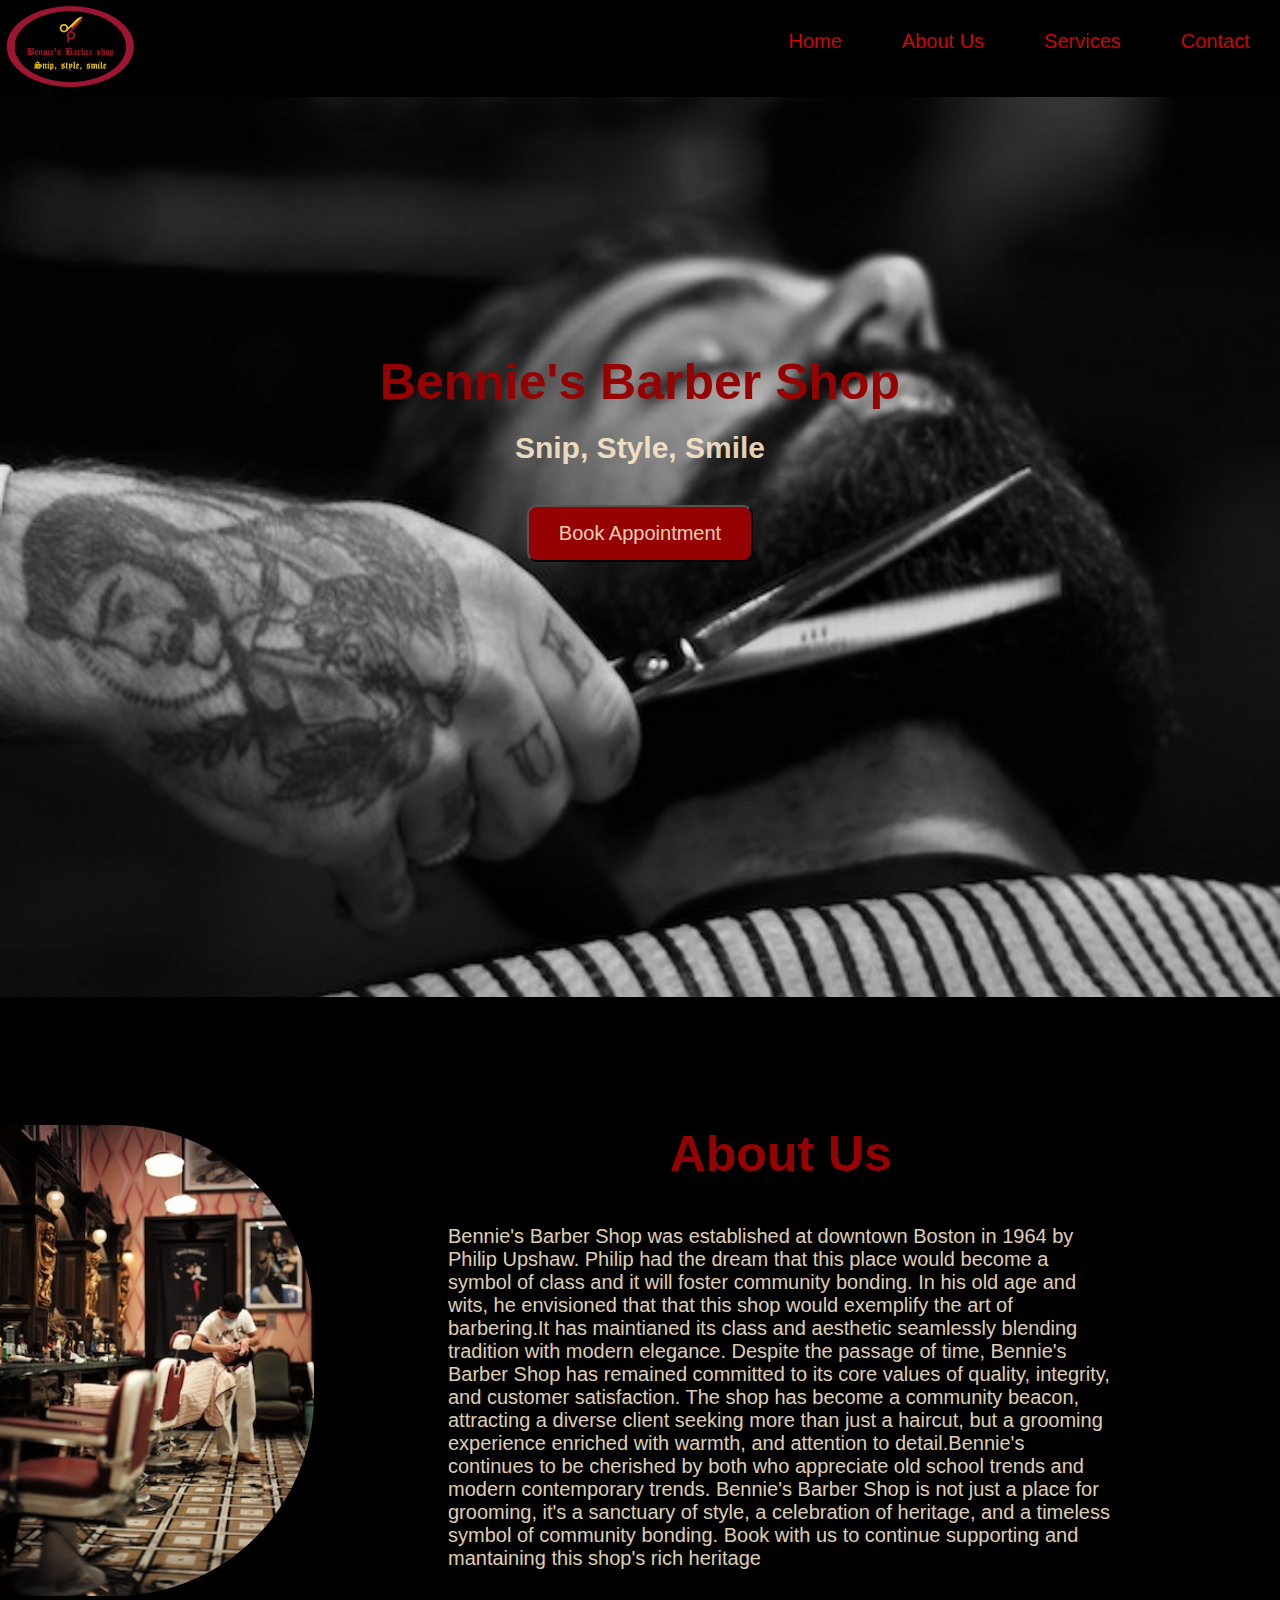
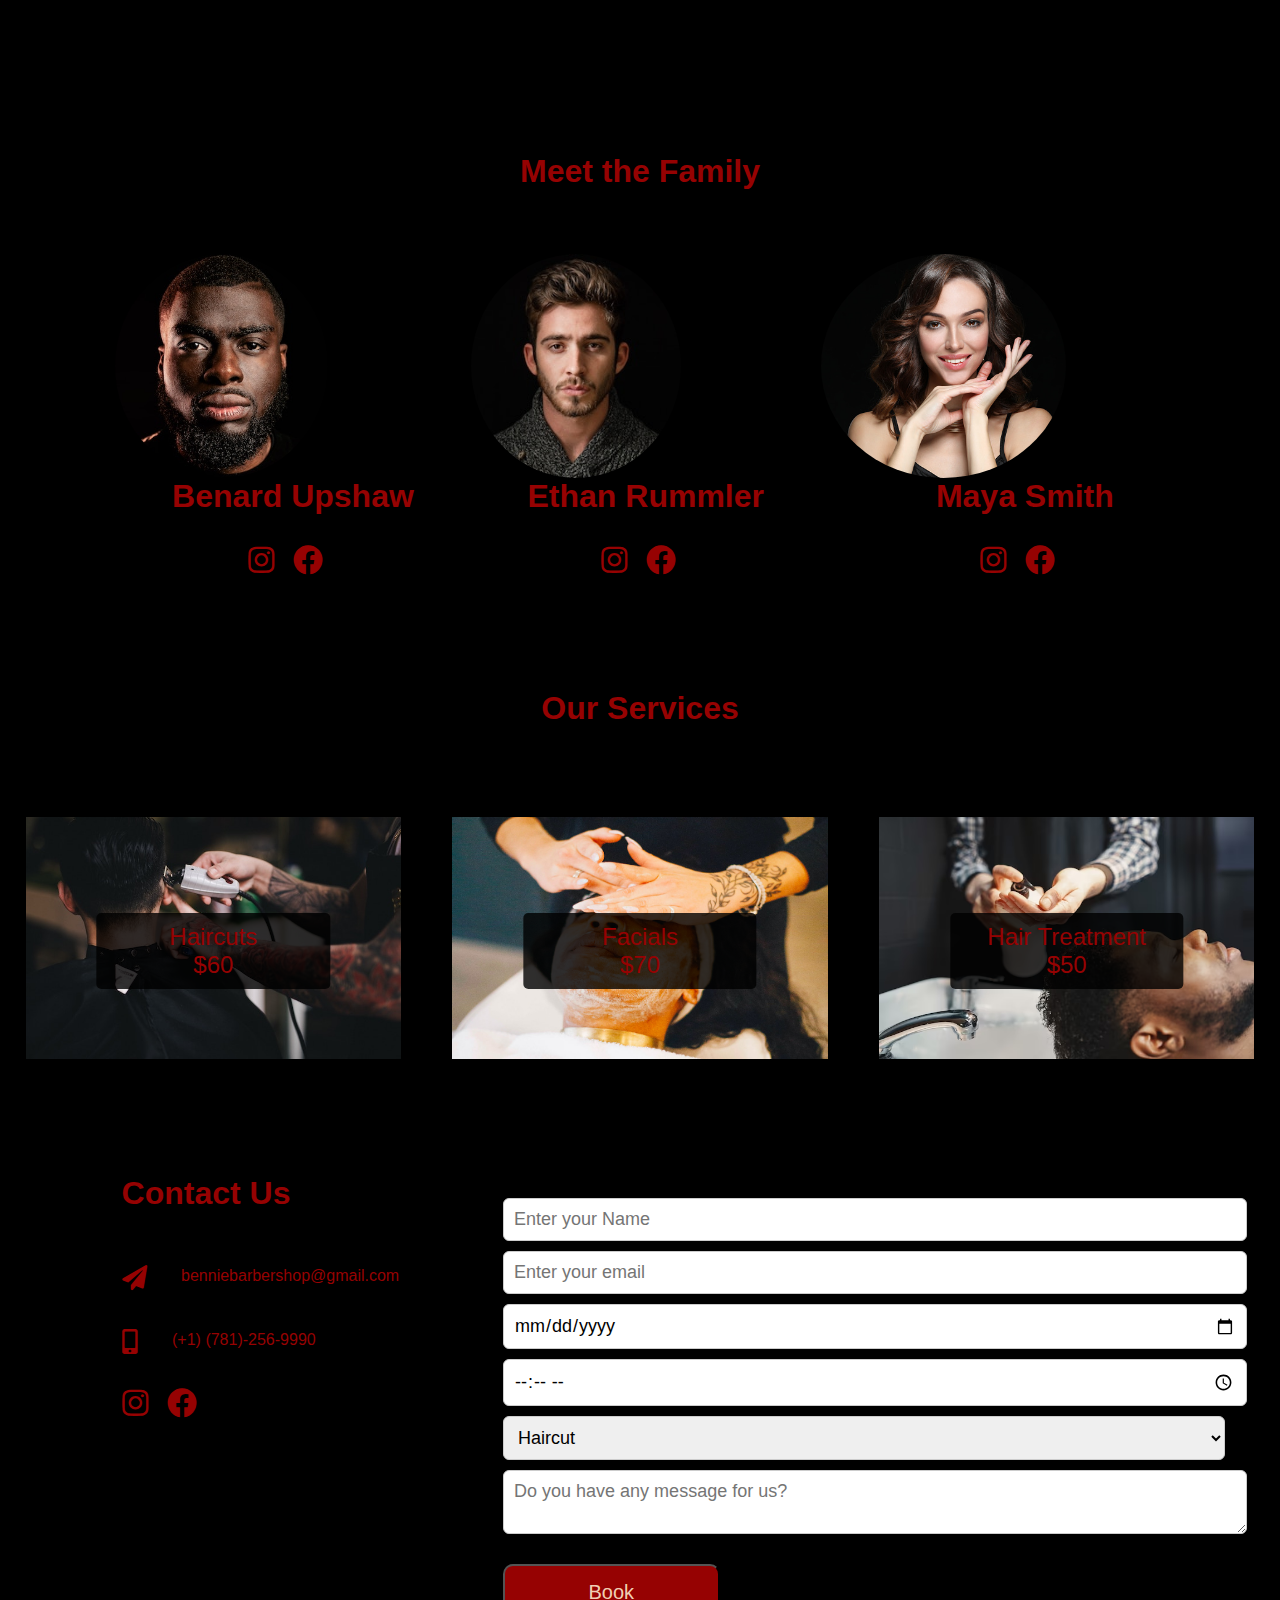
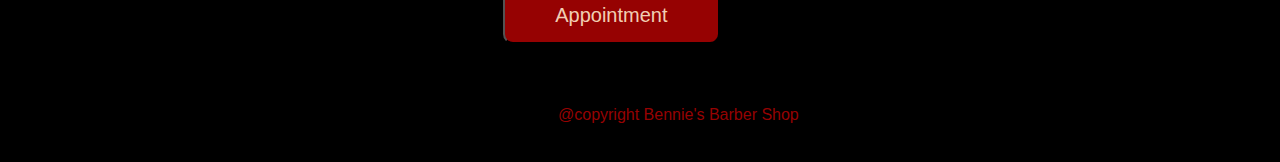
==== index.html @ d46db15a "initial-commit" ====
<!DOCTYPE html>
<html lang="en">
    <head>
        <meta charset="UTF-8" />
        <meta name="viewport" content="width=device-width, initial-scale=1.0" />
        <title>Bennie's Barber Shop</title>

        <!------------style for the rest of the pages-------------->
        <link rel="stylesheet" href="style.css" />

        <!----------styling for list items------------------->
        <style>
            /*style for menu items i.e top right titles */
            nav ul {
                display: flex; /* put in a line*/
                list-style: none;
                position: absolute;
                top: 0;
                right: 0;
            }

            nav ul li {
                padding: 30px;
            }

            nav ul li a {
                text-decoration: none;
                color: rgb(216, 3, 3);
                position: relative;
                font-size: 20px;
            }

            nav ul li a::after {
                content: '';
                width: 0; /*width initially 0*/
                height: 3px;
                background: blanchedalmond; /*underline color*/
                position: absolute;
                left: 0;
                bottom: -6px;
                transition: 0.5s;
            }

            nav ul li a:hover::after {
                width: 100%; /*expand width to 100% after hover efffect*/
            }
        </style>

        <!-----font-awesome-icons-->
        <link
            rel="stylesheet"
            href="https://cdnjs.cloudflare.com/ajax/libs/font-awesome/5.15.3/css/all.min.css"
            integrity="sha384-XX..."
            crossorigin="anonymous"
        />
    </head>
    <body>
        <!--------------------------Header------------------------------->
        <div class="head" id="header">
            <a href="#home">
                <img class="logo" src="Images/logo2.jpg" alt="logo-image" />
            </a>
            <nav>
                <ul id="menu-tems" class="menu">
                    <li><a href="#home">Home</a></li>
                    <li><a href="#about">About Us</a></li>
                    <li><a href="#service">Services</a></li>
                    <li><a href="#contact">Contact</a></li>
                </ul>
            </nav>
        </div>

        <!------------------------Home-------------------------------->

        <div id="home">
            <div class="home-text">
                <p>Bennie's Barber Shop</p>
                <h1>Snip, Style, Smile</h1>
                <div>
                    <a href="#contact"
                        ><button type="submit" class="btn">
                            Book Appointment
                        </button></a
                    >
                </div>
            </div>
        </div>

        <!-----------------------------About---------------------------->

        <div id="about">
            <div class="about-container">
                <div class="about-img">
                    <img src="Images/about.jpg" alt="Bennie-shop-image" />
                </div>
                <div class="about-us">
                    <h1 class="about-sub-title">About Us</h1>
                    <p>
                        Bennie's Barber Shop was established at downtown Boston
                        in 1964 by Philip Upshaw. Philip had the dream that this
                        place would become a symbol of class and it will foster
                        community bonding. In his old age and wits, he
                        envisioned that that this shop would exemplify the art
                        of barbering.It has maintianed its class and aesthetic
                        seamlessly blending tradition with modern elegance.
                        Despite the passage of time, Bennie's Barber Shop has
                        remained committed to its core values of quality,
                        integrity, and customer satisfaction. The shop has
                        become a community beacon, attracting a diverse client
                        seeking more than just a haircut, but a grooming
                        experience enriched with warmth, and attention to
                        detail.Bennie's continues to be cherished by both who
                        appreciate old school trends and modern contemporary
                        trends. Bennie's Barber Shop is not just a place for
                        grooming, it's a sanctuary of style, a celebration of
                        heritage, and a timeless symbol of community bonding.
                        Book with us to continue supporting and mantaining this
                        shop's rich heritage
                    </p>
                </div>

                <!------------------------the team ---------------------->
                <div class="team-title">
                    <h1>Meet the Family</h1>
                </div>
                <div class="team">
                    <div class="barber">
                        <img src="Images/barber2.jpg" alt="barber1-image" />
                        <h1>Benard Upshaw</h1>
                        <div class="social-icons">
                            <a href="#"><i class="fab fa-instagram"></i> </a>
                            <a href="#"><i class="fab fa-facebook"></i> </a>
                        </div>
                    </div>
                    <div class="barber">
                        <img src="Images/barber6.jpg" alt="barber1-image" />
                        <h1>Ethan Rummler</h1>
                        <div class="social-icons">
                            <a href="#"><i class="fab fa-instagram"></i> </a>
                            <a href="#"><i class="fab fa-facebook"></i> </a>
                        </div>
                    </div>
                    <div class="barber">
                        <img src="Images/barber4.jpg" alt="barber1-image" />
                        <h1>Maya Smith</h1>
                        <div class="social-icons">
                            <a href="#"><i class="fab fa-instagram"></i> </a>
                            <a href="#"><i class="fab fa-facebook"></i> </a>
                        </div>
                    </div>
                </div>
            </div>
        </div>

        <!-------------------------------Services--------------------->

        <div id="service">
            <div class="service-title">
                <h1>Our Services</h1>
            </div>
            <div class="image-box">
                <div class="s-image">
                    <a href="#contact">
                        <img
                            src="Images/haircut.jpg"
                            alt="man-getting-hair-cut"
                        />
                    </a>
                    <div class="service-text">
                        Haircuts <br />
                        $60
                    </div>
                </div>
                <div class="s-image">
                    <a href="#contact"
                        ><img
                            src="Images/facial2.jpg"
                            alt="man-getting-hair-cut"
                    /></a>
                    <div class="service-text">
                        Facials <br />
                        $70
                    </div>
                </div>
                <div class="s-image">
                    <a href="#contact">
                        <img
                            src="Images/hair-treat.jpg"
                            alt="man-getting-hair-cut"
                        />
                    </a>
                    <div class="service-text">
                        Hair Treatment <br />
                        $50
                    </div>
                </div>
            </div>
        </div>

        <!--------------------------------contact------------------------>

        <div id="contact">
            <div class="contact-box">
                <div class="contact-left">
                    <div class="contact-details">
                        <div class="contact-title">
                            <h1>Contact Us</h1>
                        </div>
                        <div class="contact-info">
                            <p>
                                <a
                                    href="malto:jondoe@gmail.com"
                                    class="contact-icons"
                                    ><i class="fas fa-paper-plane"></i
                                ></a>
                                benniebarbershop@gmail.com
                            </p>
                            <p>
                                <a href="tel:+17812569990" class="contact-icons"
                                    ><i class="fas fa-mobile-alt"></i
                                ></a>
                                (+1) (781)-256-9990
                            </p>
                        </div>
                        <div class="social-icons">
                            <a href="#"><i class="fab fa-instagram"></i></a>
                            <a href="#"><i class="fab fa-facebook"></i> </a>
                        </div>
                    </div>
                </div>
                <div class="contact-right">
                    <form action="/submit" method="POST">
                        <input
                            type="text"
                            name="Name"
                            id="name"
                            placeholder="Enter your Name"
                            required
                        />
                        <input
                            type="email"
                            name="Email"
                            id="email"
                            placeholder="Enter your email"
                            required
                        />
                        <input type="date" name="Date" id="date" required />
                        <input type="time" name="Time" id="time" required />
                        <select name="Service" id="service">
                            <option value="service-1">Haircut</option>
                            <option value="service-2">Hair-treatment</option>
                            <option value="service-3">Facial</option>
                        </select>
                        <textarea
                            name="Message"
                            id="message"
                            cols="6"
                            placeholder="Do you have any message for us?"
                        ></textarea>
                        <button type="submit" class="btn-2">
                            Book Appointment
                        </button>
                    </form>
                </div>
            </div>
        </div>

        <!------------------------------footer-------------------->
        <footer class="footer">@copyright Bennie's Barber Shop</footer>
    </body>
</html>
---- style.css ----
* {
    margin: 0;
    padding: 0;
    font-family: 'Trebuchet MS', 'Lucida Sans Unicode', 'Lucida Grande',
        'Lucida Sans', Arial, sans-serif;
}

html {
    scroll-behavior: smooth; /*for smooth movement of page*/
}

body {
    background: rgba(0, 0, 0);
}

/*Style for header of the website*/
.head {
    z-index: 10; /*appear infront of background*/
    position: sticky;
    top: 0; /*position at the top*/
    width: 100%;
    height: auto;
    background-color: rgba(0, 0, 0, 0.4);
}

.logo {
    width: 10%;
    height: auto;
    padding: 0.5%;
}
.menu {
    list-style: none;
}

/*-----------------------------------home page styling---------------------*/

#home {
    position: relative;
    background-image: url(Images/home1.jpg);
    width: 100%;
    height: 100vh;
    background-size: cover;
    background-position: center;
    background-repeat: no-repeat;
}

.home-text {
    text-align: center;
    padding: 20%;
}

/*Styling the name of the business*/
.home-text p {
    color: rgb(150, 2, 2);
    font-size: 50px;
    font-weight: bold;
}

/*Styling the catch phrase of the home page*/
.home-text h1 {
    color: rgba(255, 235, 205, 0.894);
    margin-top: 20px;
    font-size: 30px;
}

/*styling the home page schedule button */
.btn {
    margin-top: 40px;
    background-color: rgb(150, 2, 2);
    border-radius: 10px;
    font-size: 20px;
    color: rgba(255, 235, 205, 0.894);
    padding: 15px 30px;
    cursor: pointer;
    transition: background-color 0.3s; /*for smooth transition*/
}

.btn:hover {
    background-color: rgb(247, 8, 8);
}

/*-----------------------------------about page styling---------------------*/

#about {
    padding-top: 10%;
}
.about-container {
    display: flex;
    justify-content: space-between;
    flex-wrap: wrap;
}

.about-img {
    flex-basis: 35%;
}

.about-img img {
    width: 70%;
    border-top-right-radius: 200px;
    border-bottom-right-radius: 200px;
}

.about-us {
    flex-basis: 65%;
}
.about-sub-title {
    color: rgb(150, 2, 2);
    font-weight: bold;
    font-size: 50px;
    text-align: center;
    width: 80%;
}
.about-us p {
    color: rgba(255, 235, 205, 0.894);
    padding-top: 5%;
    width: 80%;
    font-size: 20px;
}

.team-title {
    width: 100%;
    text-align: center;
    padding-top: 5%;
    padding-bottom: 5%;
}
.team-title h1 {
    color: rgb(150, 2, 2);
    padding-top: 7%;
}

.team {
    display: flex;
    justify-content: space-between;
    padding-bottom: 5%;
    padding-left: 9%;
    padding-right: 4%;
    width: 100%;
}

.barber {
    flex-grow: 1;
    text-align: center;
}

.barber img {
    border-radius: 50%;
    width: 60%;
    height: 60%;
    object-position: top; /*to show object fit where to start cover*/
    object-fit: cover;
    display: block;
}

.barber h1 {
    color: rgb(150, 2, 2);
}

.fab {
    margin-top: 30px;
}

.social-icons a {
    font-size: 30px;
    margin-right: 15px;
    color: rgb(150, 2, 2);
    display: inline-block;
    transition: transform 0.5s;
}

.social-icons a:hover {
    color: rgb(247, 8, 8);
    transform: translateY(-5px);
}

/*---------services--------*/

#service {
    position: relative;
}

.service-title {
    width: 100%;
    color: rgb(150, 2, 2);
    width: 100%;
    text-align: center;
    padding-bottom: 5%;
}

.image-box {
    display: flex;
    justify-content: space-between;
}
.s-image {
    position: relative;
    flex: 1;
    padding: 2%;
}

.s-image img {
    display: block;
    width: 100%;
    height: 90%;
}

.s-image img:hover {
    transform: scale(1.1);
    transition: transform 0.3s;
}

.service-text {
    position: absolute;
    color: rgb(150, 2, 2);
    font-size: 24px;
    top: 50%;
    left: 50%;
    transform: translate(-50%, -50%);
    text-align: center;
    background-color: rgba(0, 0, 0, 0.8);
    width: 50%;
    padding: 10px;
    border-radius: 5px;
}

/*-----------------------------scontact--------------------*/

#contact {
    padding-top: 5%;
}
.contact-box {
    display: flex;
    justify-content: center;
    flex-wrap: wrap; /*components to be arranged verticall on snmall screen*/
}
.contact-left {
    flex-basis: 35%;
}

.contact-right {
    flex-basis: 60%;
}

.contact-right form {
    display: flex;
    flex-direction: column;
    padding: 3%;
    gap: 10px;
    font-size: 30px;
}

.contact-right form input,
.contact-right form select,
.contact-right form textarea {
    width: 100%;
    padding: 10px;
    border: 1px solid #ccc;
    border-radius: 6px;
    font-size: 18px;
}

.contact-left p {
    margin-top: 30px;
}

.contact-left p i {
    margin-right: 15px;
    font-size: 25px;
}

.contact-icons {
    text-decoration: none;
    font-size: 30px;
    margin-right: 15px;
    color: rgb(150, 2, 2);
    display: inline-block;
    transition: transform 0.5s;
    vertical-align: middle;
}

.contact-icons:hover {
    color: rgb(247, 8, 8);
    transform: translateY(-5px);
}

.btn-2 {
    margin-top: 20px;
    background-color: rgb(150, 2, 2);
    border-radius: 10px;
    font-size: 20px;
    color: rgba(255, 235, 205, 0.894);
    padding: 15px 30px;
    cursor: pointer;
    transition: background-color 0.3s; /*for smooth transition*/
    width: 30%;
}

.btn-2:hover {
    background-color: rgb(247, 8, 8);
}

.contact-info {
    display: flex;
    flex-direction: column;
}
.contact-info p {
    color: rgb(150, 2, 2);
}

.contact-title {
    width: 100%;
    color: rgb(150, 2, 2);
    width: 100%;
    padding-bottom: 5%;
}

.contact-details {
    margin-left: 20%;
}

.footer {
    color: rgb(150, 2, 2);
    width: 100%;
    text-align: center;
    margin: 3%;
    font-size: 16px;
}

@media only screen and (max-width: 800px) {
    .about-sub-title {
        font-size: 40px;
        text-align: center;
        width: 80%;
    }
    .about-us p {
        font-size: 15px;
    }

    .about-img img {
        width: 90%;
    }

    .barber img {
        border-radius: 50%;
        width: 60%;
        height: auto;
    }

    .barber h1 {
        color: rgb(150, 2, 2);
    }

    .fab {
        margin-top: 30px;
    }

    .social-icons a {
        font-size: 30px;
        margin-right: 15px;
        color: rgb(150, 2, 2);
        display: inline-block;
        transition: transform 0.5s;
    }

    .social-icons a:hover {
        color: rgb(247, 8, 8);
        transform: translateY(-5px);
    }
}
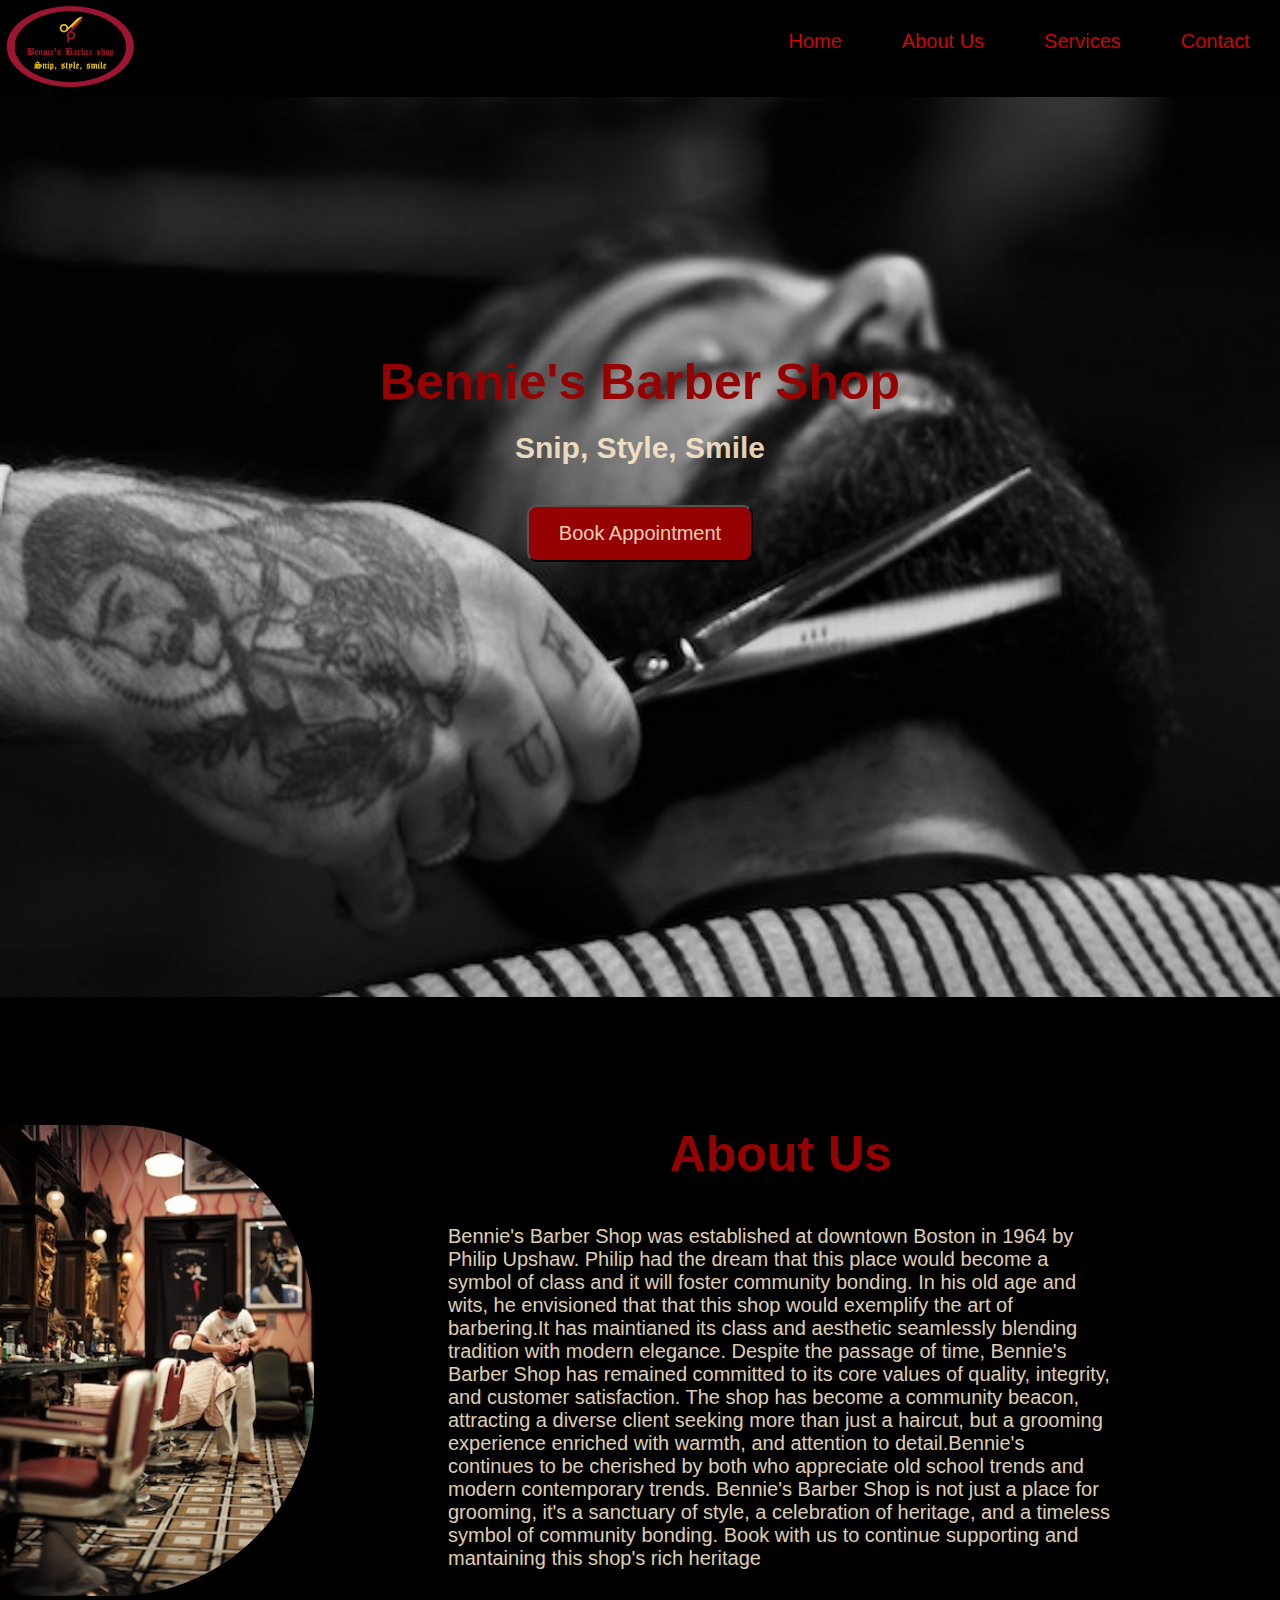
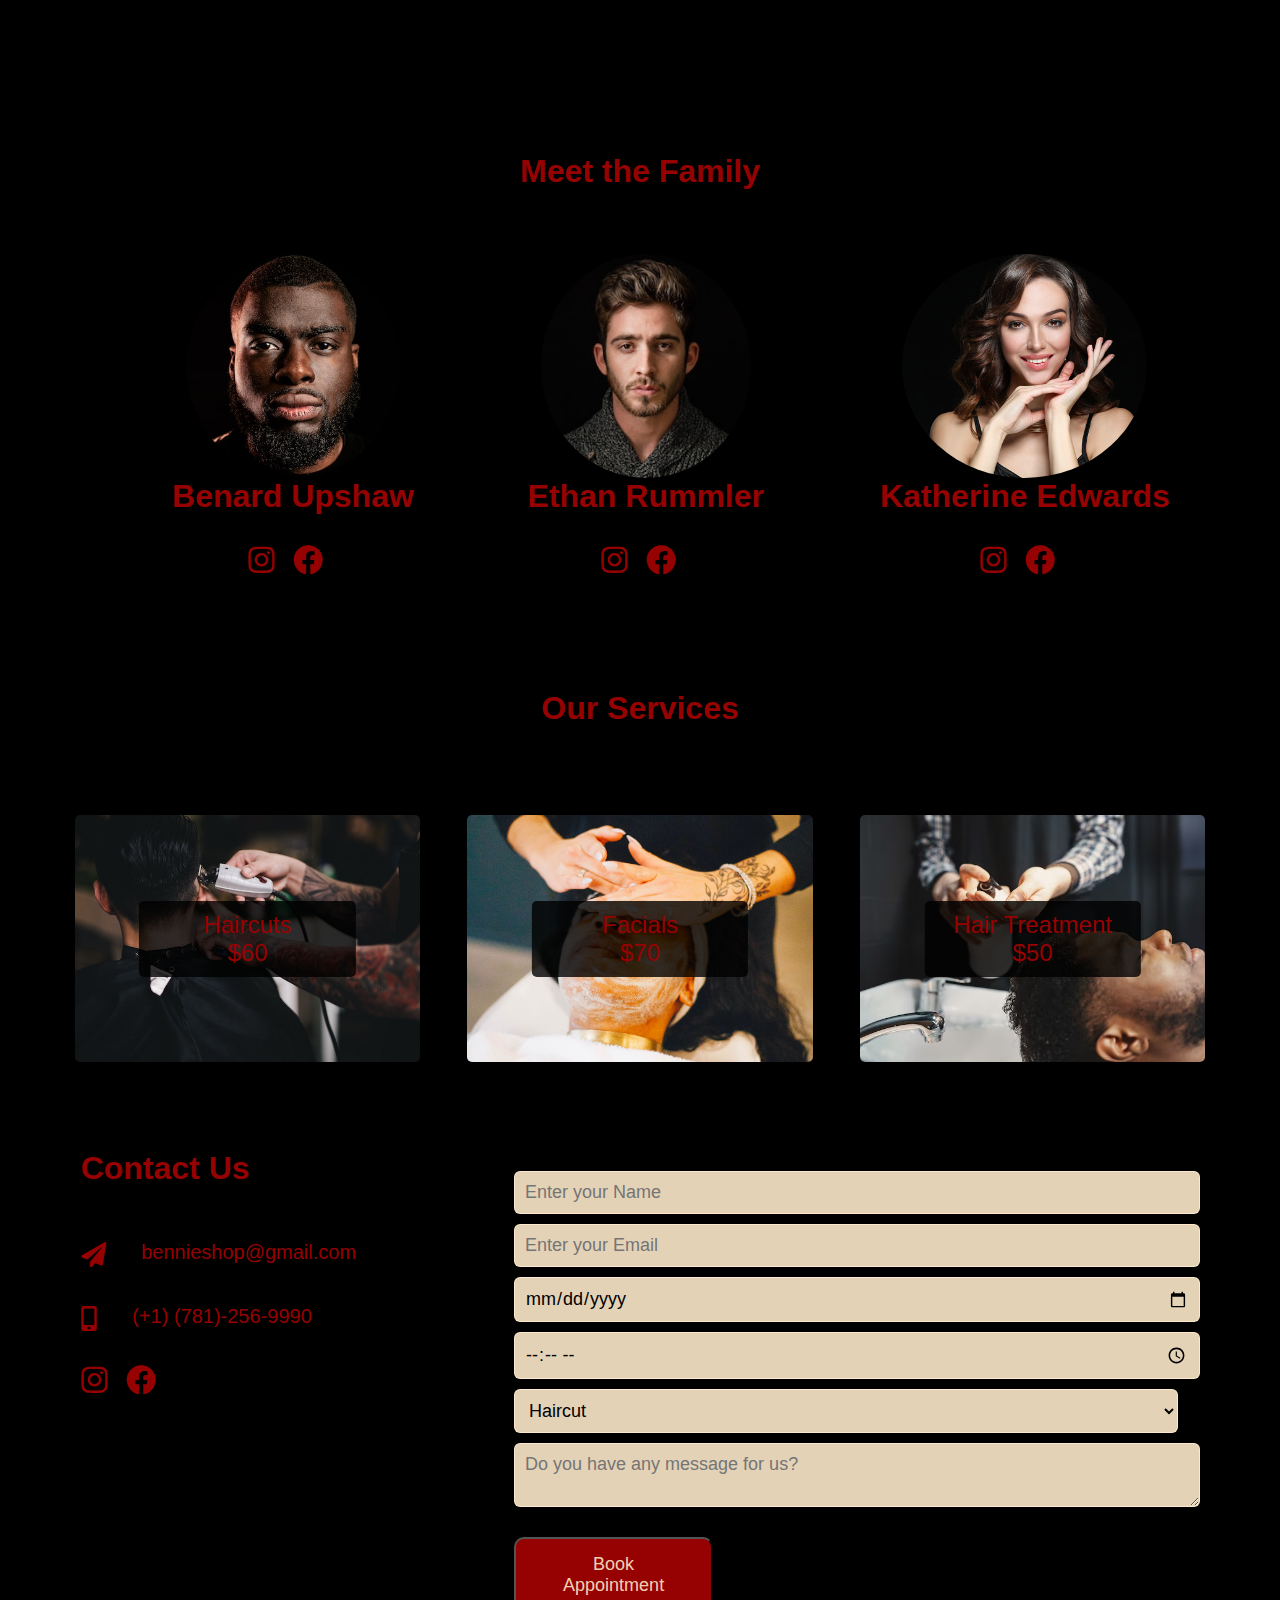
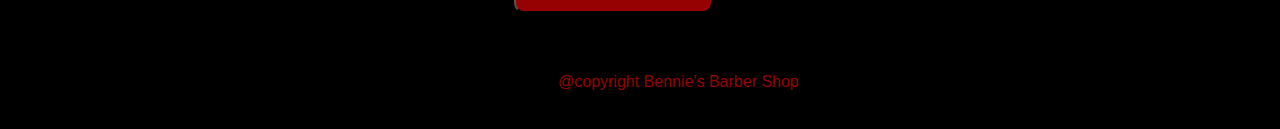
==== commit c03d2996: "responsive on ipad" ====
--- a/index.html
+++ b/index.html
@@ -125,7 +125,7 @@
                 </div>
                 <div class="team">
                     <div class="barber">
-                        <img src="Images/barber2.jpg" alt="barber1-image" />
+                        <img src="Images/barber2.jpg" alt="barber2-image" />
                         <h1>Benard Upshaw</h1>
                         <div class="social-icons">
                             <a href="#"><i class="fab fa-instagram"></i> </a>
@@ -133,16 +133,17 @@
                         </div>
                     </div>
                     <div class="barber">
-                        <img src="Images/barber6.jpg" alt="barber1-image" />
+                        <img src="Images/barber6.jpg" alt="barber6-image" />
                         <h1>Ethan Rummler</h1>
                         <div class="social-icons">
                             <a href="#"><i class="fab fa-instagram"></i> </a>
                             <a href="#"><i class="fab fa-facebook"></i> </a>
                         </div>
                     </div>
+
                     <div class="barber">
-                        <img src="Images/barber4.jpg" alt="barber1-image" />
-                        <h1>Maya Smith</h1>
+                        <img src="Images/barber4.jpg" alt="barber4-image" />
+                        <h1>Katherine Edwards</h1>
                         <div class="social-icons">
                             <a href="#"><i class="fab fa-instagram"></i> </a>
                             <a href="#"><i class="fab fa-facebook"></i> </a>
@@ -213,7 +214,7 @@
                                     class="contact-icons"
                                     ><i class="fas fa-paper-plane"></i
                                 ></a>
-                                benniebarbershop@gmail.com
+                                bennieshop@gmail.com
                             </p>
                             <p>
                                 <a href="tel:+17812569990" class="contact-icons"
@@ -241,7 +242,7 @@
                             type="email"
                             name="Email"
                             id="email"
-                            placeholder="Enter your email"
+                            placeholder="Enter your Email"
                             required
                         />
                         <input type="date" name="Date" id="date" required />
--- a/style.css
+++ b/style.css
@@ -139,7 +139,9 @@
 
 .barber {
     flex-grow: 1;
-    text-align: center;
+    display: flex;
+    align-items: center;
+    flex-direction: column;
 }
 
 .barber img {
@@ -153,6 +155,7 @@
 
 .barber h1 {
     color: rgb(150, 2, 2);
+    margin: 0;
 }
 
 .fab {
@@ -163,6 +166,7 @@
     font-size: 30px;
     margin-right: 15px;
     color: rgb(150, 2, 2);
+
     display: inline-block;
     transition: transform 0.5s;
 }
@@ -189,6 +193,7 @@
 .image-box {
     display: flex;
     justify-content: space-between;
+    padding: 0 4%;
 }
 .s-image {
     position: relative;
@@ -197,9 +202,12 @@
 }
 
 .s-image img {
+    border-radius: 5px;
+    width: 100%;
+    height: 100%;
+    object-position: top; /*to show object fit where to start cover*/
+    object-fit: cover;
     display: block;
-    width: 100%;
-    height: 90%;
 }
 
 .s-image img:hover {
@@ -230,6 +238,7 @@
     display: flex;
     justify-content: center;
     flex-wrap: wrap; /*components to be arranged verticall on snmall screen*/
+    padding: 0 4%;
 }
 .contact-left {
     flex-basis: 35%;
@@ -252,9 +261,10 @@
 .contact-right form textarea {
     width: 100%;
     padding: 10px;
-    border: 1px solid #ccc;
+    border: 1px solid rgba(255, 235, 205, 0.894);
     border-radius: 6px;
     font-size: 18px;
+    background: rgba(255, 235, 205, 0.894);
 }
 
 .contact-left p {
@@ -285,7 +295,7 @@
     margin-top: 20px;
     background-color: rgb(150, 2, 2);
     border-radius: 10px;
-    font-size: 20px;
+    font-size: 18px;
     color: rgba(255, 235, 205, 0.894);
     padding: 15px 30px;
     cursor: pointer;
@@ -303,6 +313,7 @@
 }
 .contact-info p {
     color: rgb(150, 2, 2);
+    font-size: 20px;
 }
 
 .contact-title {
@@ -310,10 +321,6 @@
     color: rgb(150, 2, 2);
     width: 100%;
     padding-bottom: 5%;
-}
-
-.contact-details {
-    margin-left: 20%;
 }
 
 .footer {
@@ -324,9 +331,9 @@
     font-size: 16px;
 }
 
-@media only screen and (max-width: 800px) {
+@media only screen and (max-width: 1050px) {
     .about-sub-title {
-        font-size: 40px;
+        font-size: 38px;
         text-align: center;
         width: 80%;
     }
@@ -338,30 +345,62 @@
         width: 90%;
     }
 
+    .team-title {
+        width: 100%;
+        text-align: center;
+        padding-top: 5%;
+        padding-bottom: 5%;
+    }
+    .team-title h1 {
+        color: rgb(150, 2, 2);
+        padding-top: 7%;
+    }
+
     .barber img {
-        border-radius: 50%;
-        width: 60%;
-        height: auto;
+        width: 53%;
+        height: 53%;
     }
 
     .barber h1 {
-        color: rgb(150, 2, 2);
+        font-size: 23px;
+    }
+
+    .social-icons a {
+        23px
     }
 
     .fab {
-        margin-top: 30px;
+        margin-top: 20px;
+    }
+
+    .social-icons a {
+        font-size: 23px;
+    }
+
+    .service-text {
+        font-size: 18px;
+    }
+
+    .contact-info p {
+        font-size: 15px;
     }
 
     .social-icons a {
         font-size: 30px;
-        margin-right: 15px;
-        color: rgb(150, 2, 2);
-        display: inline-block;
-        transition: transform 0.5s;
-    }
-
-    .social-icons a:hover {
-        color: rgb(247, 8, 8);
-        transform: translateY(-5px);
-    }
-}
+    }
+
+    .contact-right form {
+        font-size: 25px;
+    }
+
+    .contact-right form input,
+    .contact-right form select,
+    .contact-right form textarea {
+        font-size: 18px;
+    }
+
+    .btn-2 {
+        font-size: 16px;
+        width: 50%;
+    }
+}
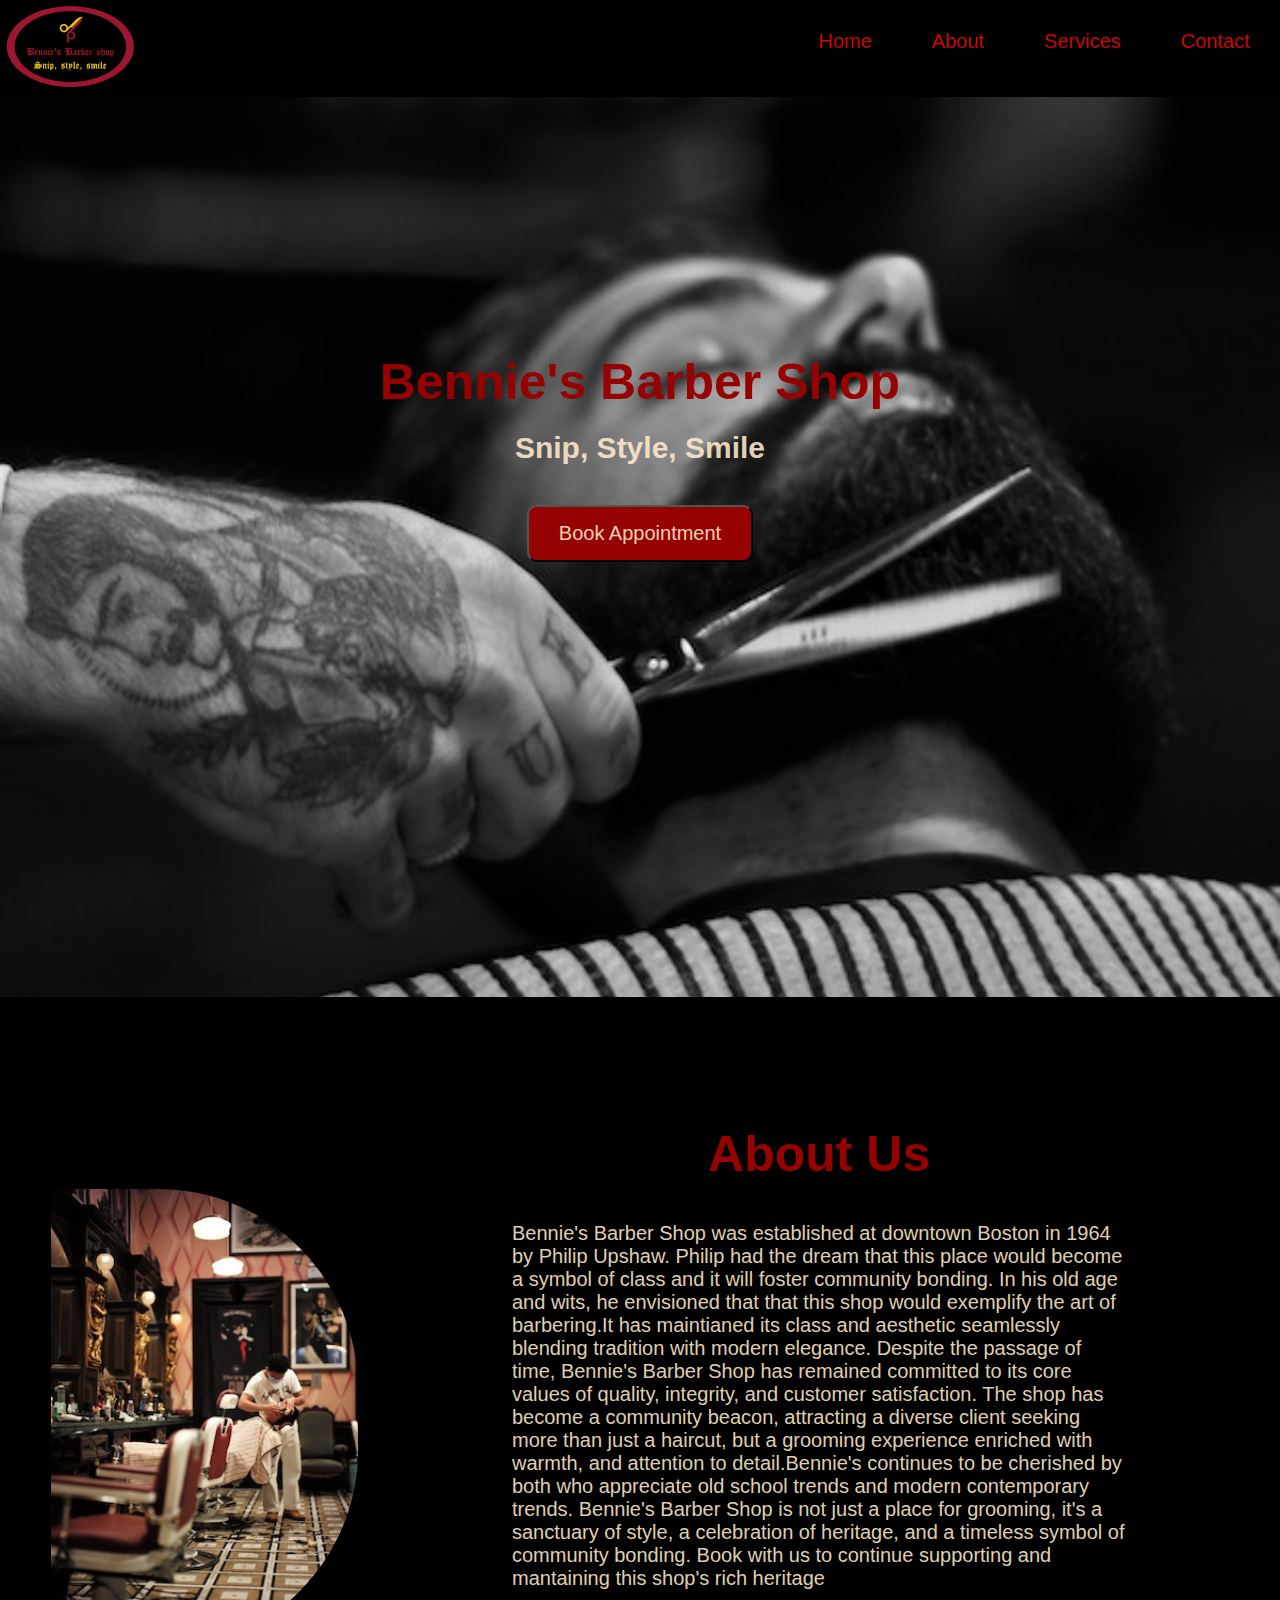
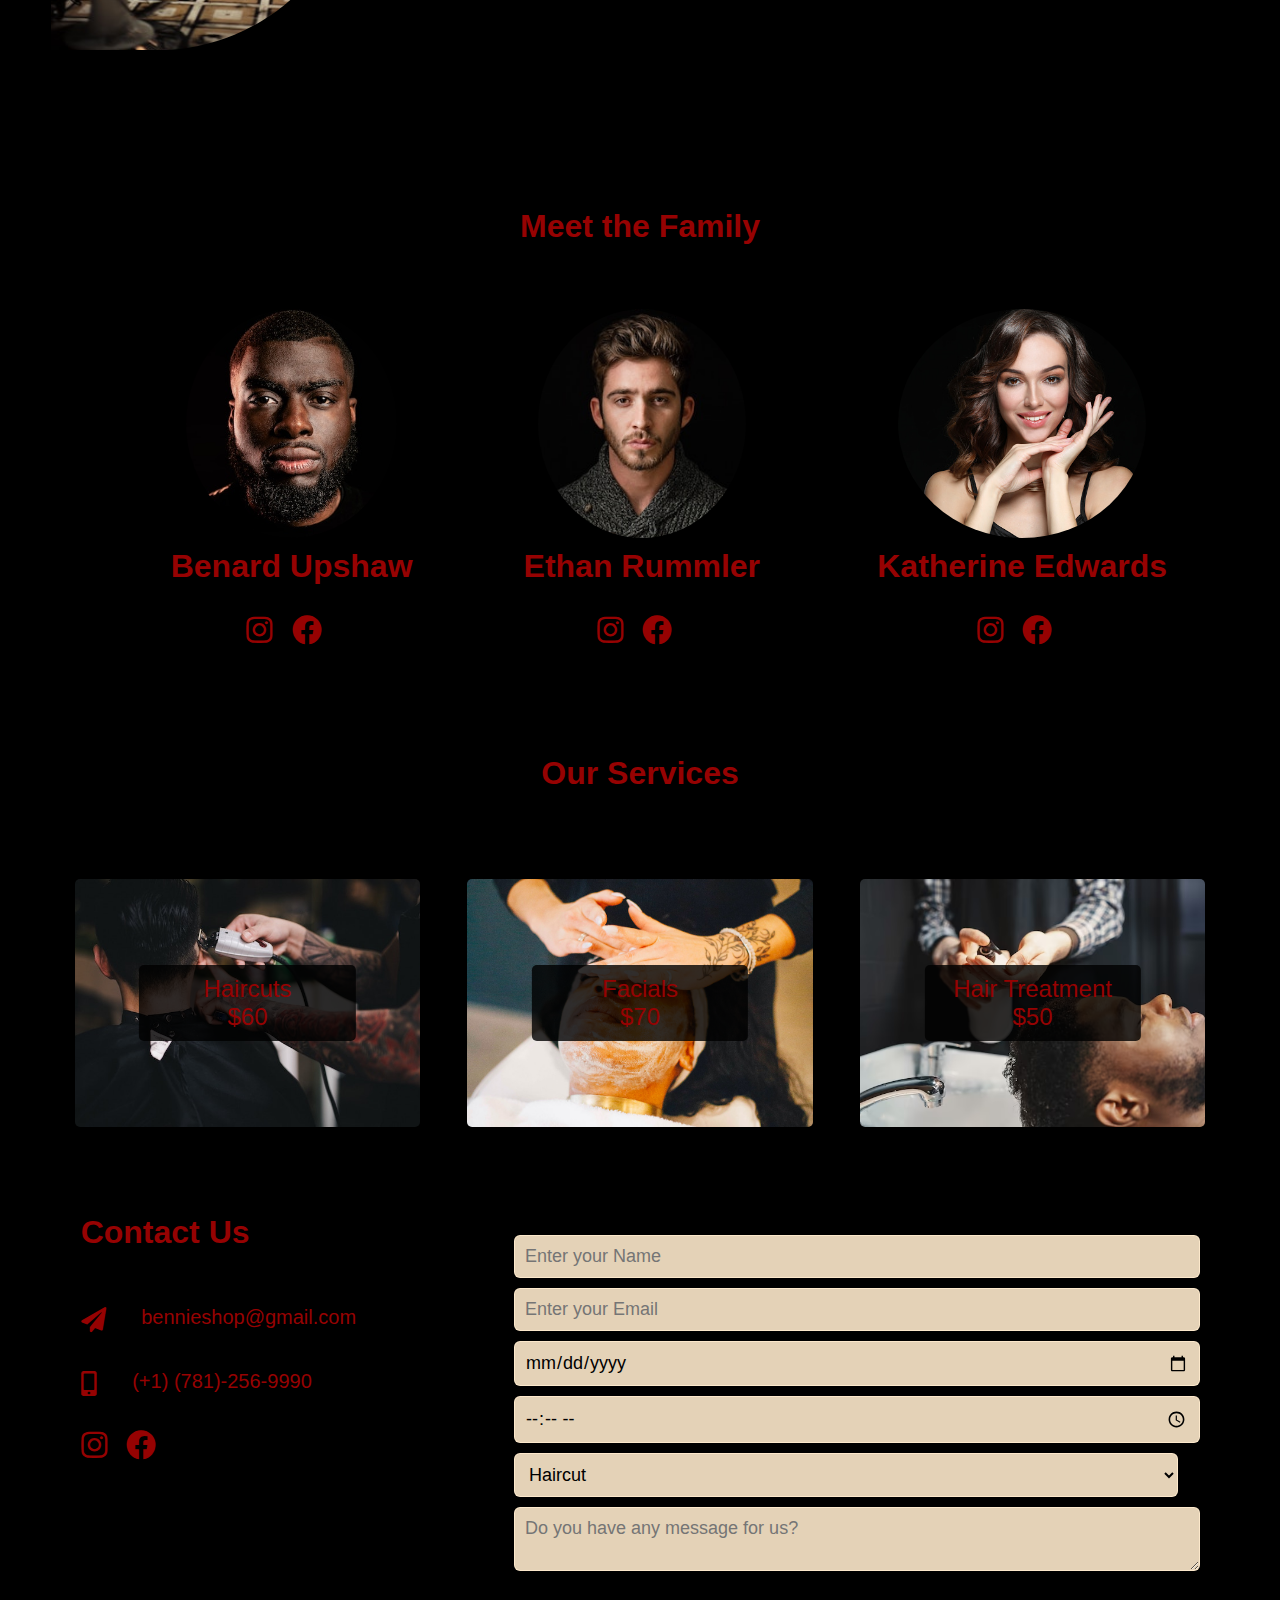
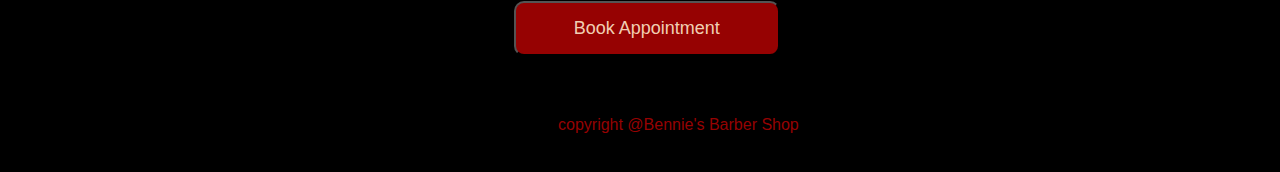
==== commit b7a869e1: "complete-and-responsive" ====
--- a/index.html
+++ b/index.html
@@ -63,7 +63,7 @@
             <nav>
                 <ul id="menu-tems" class="menu">
                     <li><a href="#home">Home</a></li>
-                    <li><a href="#about">About Us</a></li>
+                    <li><a href="#about">About</a></li>
                     <li><a href="#service">Services</a></li>
                     <li><a href="#contact">Contact</a></li>
                 </ul>
@@ -267,6 +267,6 @@
         </div>
 
         <!------------------------------footer-------------------->
-        <footer class="footer">@copyright Bennie's Barber Shop</footer>
+        <footer class="footer">copyright @Bennie's Barber Shop</footer>
     </body>
 </html>
--- a/style.css
+++ b/style.css
@@ -91,17 +91,20 @@
 }
 
 .about-img {
-    flex-basis: 35%;
+    flex-basis: 30%;
+    padding-left: 4%;
+    padding-top: 5%;
 }
 
 .about-img img {
-    width: 70%;
+    width: 80%;
+    height: auto;
     border-top-right-radius: 200px;
     border-bottom-right-radius: 200px;
 }
 
 .about-us {
-    flex-basis: 65%;
+    flex-basis: 60%;
 }
 .about-sub-title {
     color: rgb(150, 2, 2);
@@ -155,7 +158,7 @@
 
 .barber h1 {
     color: rgb(150, 2, 2);
-    margin: 0;
+    margin-top: 10px;
 }
 
 .fab {
@@ -300,7 +303,7 @@
     padding: 15px 30px;
     cursor: pointer;
     transition: background-color 0.3s; /*for smooth transition*/
-    width: 30%;
+    width: 40%;
 }
 
 .btn-2:hover {
@@ -322,7 +325,6 @@
     width: 100%;
     padding-bottom: 5%;
 }
-
 .footer {
     color: rgb(150, 2, 2);
     width: 100%;
@@ -332,6 +334,17 @@
 }
 
 @media only screen and (max-width: 1050px) {
+    nav ul li {
+        padding: 20px;
+    }
+
+    .home-text p {
+        font-size: 42px;
+    }
+
+    .btn {
+        font-size: 17px;
+    }
     .about-sub-title {
         font-size: 38px;
         text-align: center;
@@ -366,7 +379,7 @@
     }
 
     .social-icons a {
-        23px
+        font-size: 23px;
     }
 
     .fab {
@@ -404,3 +417,153 @@
         width: 50%;
     }
 }
+
+@media only screen and (max-width: 650px) {
+    .about-img {
+        flex-basis: 100%;
+    }
+    .about-img img {
+        width: 100%;
+        border-radius: 10px;
+    }
+
+    .about-img img {
+        width: 90%;
+    }
+
+    .about-us {
+        flex-basis: 100%;
+        padding: 4%;
+    }
+    .about-sub-title {
+        width: 100%;
+    }
+
+    .about-us p {
+        width: 100%;
+        margin-right: 4%;
+    }
+}
+
+@media only screen and (max-width: 500px) {
+    .nav ul li {
+        padding: 0, 1px;
+    }
+
+    nav ul li a {
+        font-size: 12px;
+    }
+
+    .logo {
+        height: auto;
+        width: 15%;
+    }
+
+    .home-text {
+        padding-top: 50%;
+    }
+
+    .home-text p {
+        font-size: 24px;
+        background-color: rgba(0, 0, 0, 0.8);
+    }
+    .home-text h1 {
+        font-size: 18px;
+    }
+
+    .btn {
+        border-radius: 10px;
+        font-size: 15px;
+        padding: 15px 20px;
+    }
+
+    .about-sub-title {
+        font-size: 30px;
+    }
+    .about-us p {
+        padding-top: 5%;
+        font-size: 15px;
+    }
+
+    .team-title h1 {
+        padding-bottom: 5%;
+        font-size: 30px;
+    }
+
+    .team {
+        flex-direction: column;
+    }
+
+    .barber h1 {
+        font-size: 25px;
+    }
+
+    .social-icons a {
+        font-size: 23px;
+    }
+
+    .fab {
+        margin-top: 20px;
+    }
+
+    .social-icons a {
+        font-size: 23px;
+    }
+
+    .service-title {
+        padding-top: 10%;
+        padding-bottom: 10%;
+    }
+    .image-box {
+        flex-direction: column;
+    }
+
+    .s-image {
+        padding-bottom: 5%;
+    }
+
+    .service-text {
+        font-size: 18px;
+    }
+
+    .contact-title h1 {
+        font-size: 30px;
+    }
+
+    .contact-info p {
+        font-size: 20px;
+    }
+
+    .contact-info p i {
+        font-size: 25px;
+    }
+
+    .contact-icons {
+        font-size: 15px;
+        margin-right: 5px;
+    }
+
+    .social-icons a {
+        font-size: 25px;
+    }
+
+    .contact-left {
+        flex-basis: 100%;
+        padding: 4%;
+    }
+
+    .contact-right {
+        flex-basis: 100%;
+        padding: 4%;
+    }
+
+    .contact-right form {
+        font-size: 25px;
+    }
+
+    .btn-2 {
+        font-size: 15px;
+        padding: 15px 20px;
+        width: 60%;
+    }
+}
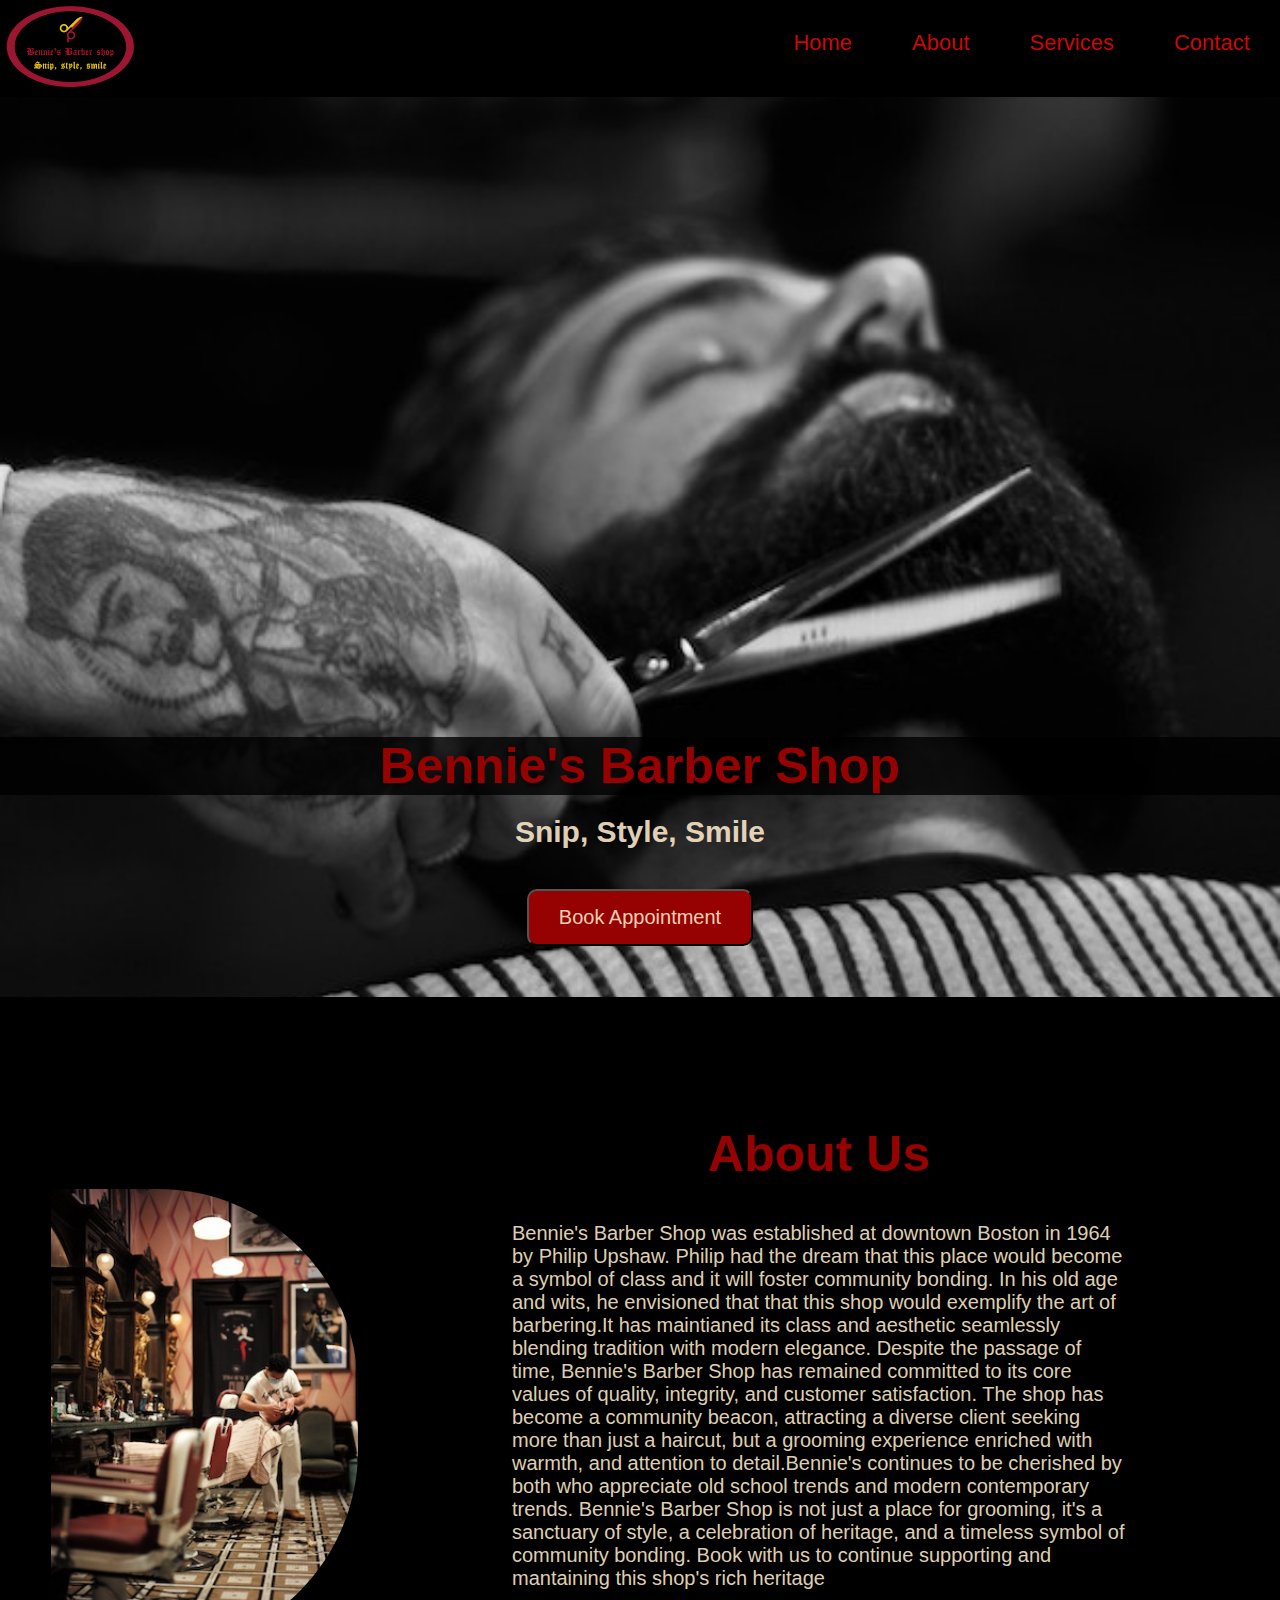
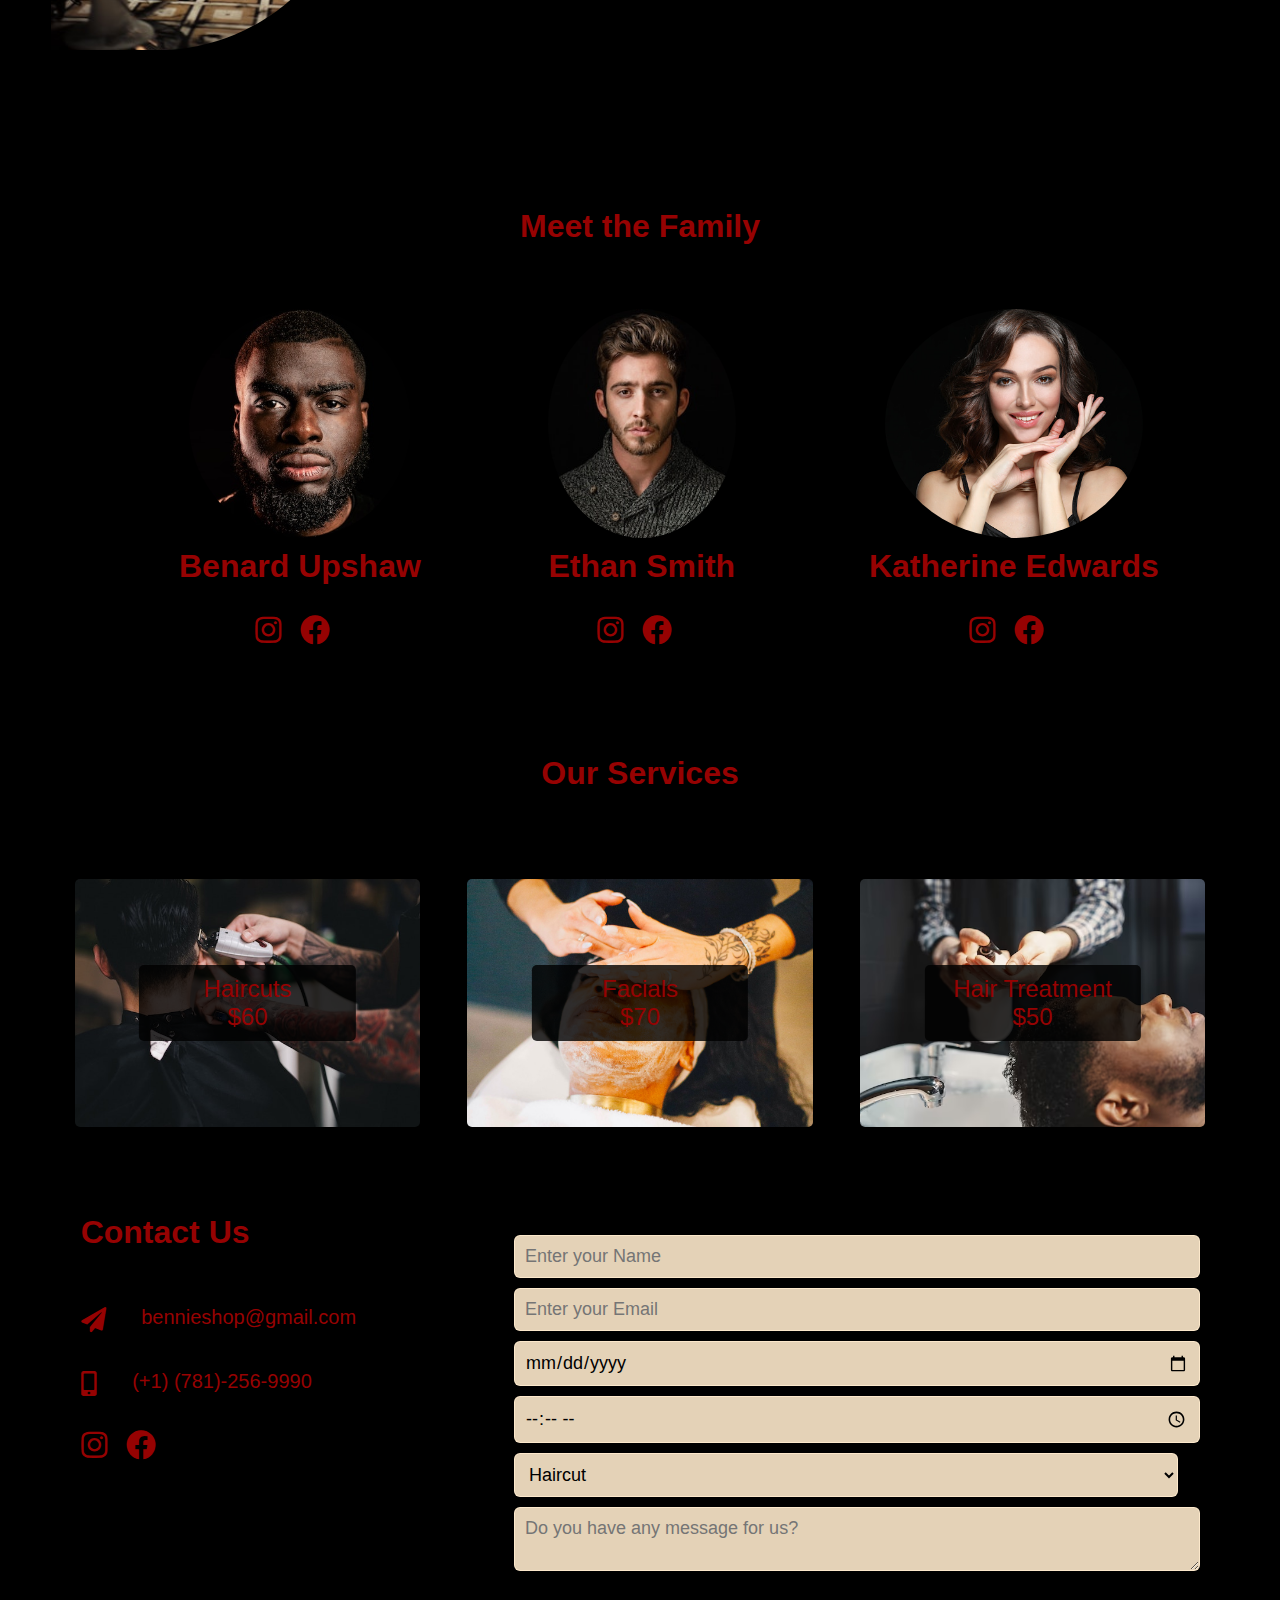
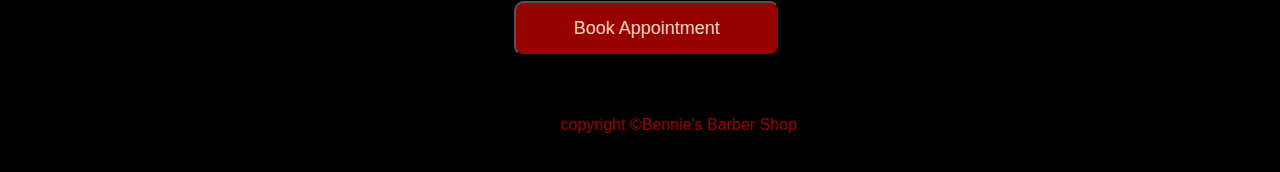
==== commit 8e3f4445: "fixed-header" ====
--- a/index.html
+++ b/index.html
@@ -27,7 +27,7 @@
                 text-decoration: none;
                 color: rgb(216, 3, 3);
                 position: relative;
-                font-size: 20px;
+                font-size: 22px;
             }
 
             nav ul li a::after {
@@ -134,7 +134,7 @@
                     </div>
                     <div class="barber">
                         <img src="Images/barber6.jpg" alt="barber6-image" />
-                        <h1>Ethan Rummler</h1>
+                        <h1>Ethan Smith</h1>
                         <div class="social-icons">
                             <a href="#"><i class="fab fa-instagram"></i> </a>
                             <a href="#"><i class="fab fa-facebook"></i> </a>
@@ -267,6 +267,6 @@
         </div>
 
         <!------------------------------footer-------------------->
-        <footer class="footer">copyright @Bennie's Barber Shop</footer>
+        <footer class="footer">copyright &copy;Bennie's Barber Shop</footer>
     </body>
 </html>
--- a/style.css
+++ b/style.css
@@ -46,7 +46,7 @@
 
 .home-text {
     text-align: center;
-    padding: 20%;
+    padding-top: 50%;
 }
 
 /*Styling the name of the business*/
@@ -54,6 +54,7 @@
     color: rgb(150, 2, 2);
     font-size: 50px;
     font-weight: bold;
+    background-color: rgba(0, 0, 0, 0.8);
 }
 
 /*Styling the catch phrase of the home page*/
@@ -334,8 +335,12 @@
 }
 
 @media only screen and (max-width: 1050px) {
+    nav ul li a {
+        font-size: 20px !important;
+    }
+
     nav ul li {
-        padding: 20px;
+        padding: 20px !important;
     }
 
     .home-text p {
@@ -370,8 +375,8 @@
     }
 
     .barber img {
-        width: 53%;
-        height: 53%;
+        width: 60%;
+        height: 60%;
     }
 
     .barber h1 {
@@ -446,12 +451,12 @@
 }
 
 @media only screen and (max-width: 500px) {
-    .nav ul li {
-        padding: 0, 1px;
-    }
-
     nav ul li a {
-        font-size: 12px;
+        font-size: 15px !important;
+    }
+
+    nav ul li {
+        padding: 10px !important;
     }
 
     .logo {
@@ -459,13 +464,8 @@
         width: 15%;
     }
 
-    .home-text {
-        padding-top: 50%;
-    }
-
     .home-text p {
         font-size: 24px;
-        background-color: rgba(0, 0, 0, 0.8);
     }
     .home-text h1 {
         font-size: 18px;
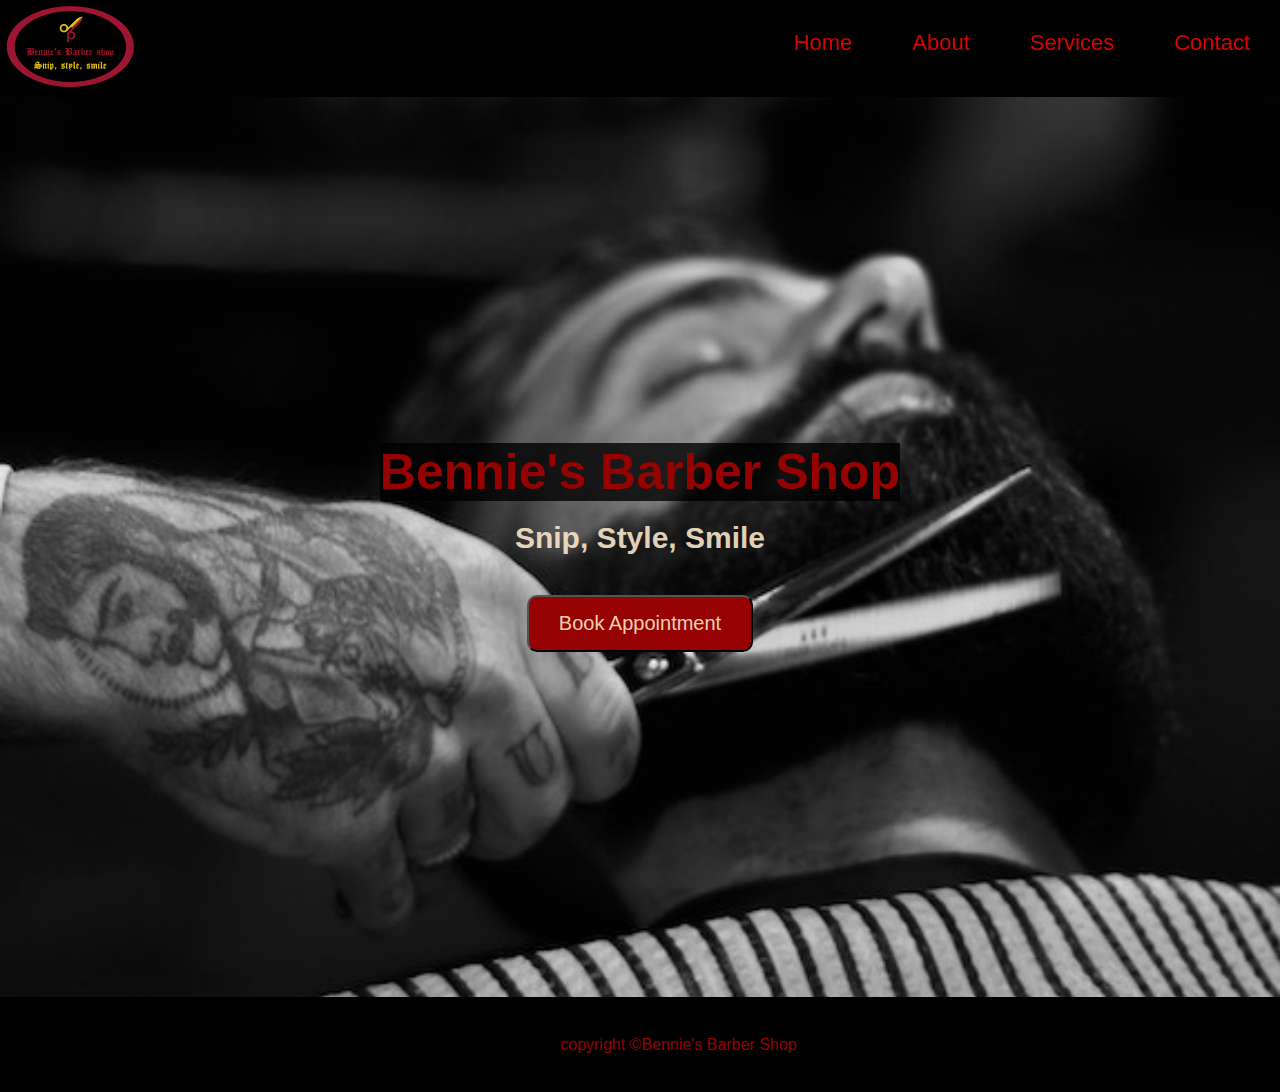
==== commit 157430f2: "final-cmmit" ====
--- a/index.html
+++ b/index.html
@@ -1,3 +1,4 @@
+<!--Written by Rennie Kipchirchir on 09/25/23------------------->
 <!DOCTYPE html>
 <html lang="en">
     <head>
@@ -12,21 +13,21 @@
         <style>
             /*style for menu items i.e top right titles */
             nav ul {
-                display: flex; /* put in a line*/
+                display: flex; /* put in a horizontal line*/
                 list-style: none;
-                position: absolute;
+                position: absolute; /*helps so as to positon list top right */
                 top: 0;
                 right: 0;
             }
 
             nav ul li {
-                padding: 30px;
+                padding: 30px; /*padding for menu items*/
             }
 
             nav ul li a {
                 text-decoration: none;
                 color: rgb(216, 3, 3);
-                position: relative;
+                position: relative; /*keeps menu items at positon*/
                 font-size: 22px;
             }
 
@@ -35,7 +36,7 @@
                 width: 0; /*width initially 0*/
                 height: 3px;
                 background: blanchedalmond; /*underline color*/
-                position: absolute;
+                position: absolute; /*allows adjustment of the line*/
                 left: 0;
                 bottom: -6px;
                 transition: 0.5s;
@@ -57,15 +58,15 @@
     <body>
         <!--------------------------Header------------------------------->
         <div class="head" id="header">
-            <a href="#home">
+            <a href="index.html">
                 <img class="logo" src="Images/logo2.jpg" alt="logo-image" />
             </a>
             <nav>
                 <ul id="menu-tems" class="menu">
-                    <li><a href="#home">Home</a></li>
-                    <li><a href="#about">About</a></li>
-                    <li><a href="#service">Services</a></li>
-                    <li><a href="#contact">Contact</a></li>
+                    <li><a href="index.html">Home</a></li>
+                    <li><a href="about.html">About</a></li>
+                    <li><a href="service.html">Services</a></li>
+                    <li><a href="contact.html">Contact</a></li>
                 </ul>
             </nav>
         </div>
@@ -77,7 +78,7 @@
                 <p>Bennie's Barber Shop</p>
                 <h1>Snip, Style, Smile</h1>
                 <div>
-                    <a href="#contact"
+                    <a href="contact.html"
                         ><button type="submit" class="btn">
                             Book Appointment
                         </button></a
@@ -86,186 +87,6 @@
             </div>
         </div>
 
-        <!-----------------------------About---------------------------->
-
-        <div id="about">
-            <div class="about-container">
-                <div class="about-img">
-                    <img src="Images/about.jpg" alt="Bennie-shop-image" />
-                </div>
-                <div class="about-us">
-                    <h1 class="about-sub-title">About Us</h1>
-                    <p>
-                        Bennie's Barber Shop was established at downtown Boston
-                        in 1964 by Philip Upshaw. Philip had the dream that this
-                        place would become a symbol of class and it will foster
-                        community bonding. In his old age and wits, he
-                        envisioned that that this shop would exemplify the art
-                        of barbering.It has maintianed its class and aesthetic
-                        seamlessly blending tradition with modern elegance.
-                        Despite the passage of time, Bennie's Barber Shop has
-                        remained committed to its core values of quality,
-                        integrity, and customer satisfaction. The shop has
-                        become a community beacon, attracting a diverse client
-                        seeking more than just a haircut, but a grooming
-                        experience enriched with warmth, and attention to
-                        detail.Bennie's continues to be cherished by both who
-                        appreciate old school trends and modern contemporary
-                        trends. Bennie's Barber Shop is not just a place for
-                        grooming, it's a sanctuary of style, a celebration of
-                        heritage, and a timeless symbol of community bonding.
-                        Book with us to continue supporting and mantaining this
-                        shop's rich heritage
-                    </p>
-                </div>
-
-                <!------------------------the team ---------------------->
-                <div class="team-title">
-                    <h1>Meet the Family</h1>
-                </div>
-                <div class="team">
-                    <div class="barber">
-                        <img src="Images/barber2.jpg" alt="barber2-image" />
-                        <h1>Benard Upshaw</h1>
-                        <div class="social-icons">
-                            <a href="#"><i class="fab fa-instagram"></i> </a>
-                            <a href="#"><i class="fab fa-facebook"></i> </a>
-                        </div>
-                    </div>
-                    <div class="barber">
-                        <img src="Images/barber6.jpg" alt="barber6-image" />
-                        <h1>Ethan Smith</h1>
-                        <div class="social-icons">
-                            <a href="#"><i class="fab fa-instagram"></i> </a>
-                            <a href="#"><i class="fab fa-facebook"></i> </a>
-                        </div>
-                    </div>
-
-                    <div class="barber">
-                        <img src="Images/barber4.jpg" alt="barber4-image" />
-                        <h1>Katherine Edwards</h1>
-                        <div class="social-icons">
-                            <a href="#"><i class="fab fa-instagram"></i> </a>
-                            <a href="#"><i class="fab fa-facebook"></i> </a>
-                        </div>
-                    </div>
-                </div>
-            </div>
-        </div>
-
-        <!-------------------------------Services--------------------->
-
-        <div id="service">
-            <div class="service-title">
-                <h1>Our Services</h1>
-            </div>
-            <div class="image-box">
-                <div class="s-image">
-                    <a href="#contact">
-                        <img
-                            src="Images/haircut.jpg"
-                            alt="man-getting-hair-cut"
-                        />
-                    </a>
-                    <div class="service-text">
-                        Haircuts <br />
-                        $60
-                    </div>
-                </div>
-                <div class="s-image">
-                    <a href="#contact"
-                        ><img
-                            src="Images/facial2.jpg"
-                            alt="man-getting-hair-cut"
-                    /></a>
-                    <div class="service-text">
-                        Facials <br />
-                        $70
-                    </div>
-                </div>
-                <div class="s-image">
-                    <a href="#contact">
-                        <img
-                            src="Images/hair-treat.jpg"
-                            alt="man-getting-hair-cut"
-                        />
-                    </a>
-                    <div class="service-text">
-                        Hair Treatment <br />
-                        $50
-                    </div>
-                </div>
-            </div>
-        </div>
-
-        <!--------------------------------contact------------------------>
-
-        <div id="contact">
-            <div class="contact-box">
-                <div class="contact-left">
-                    <div class="contact-details">
-                        <div class="contact-title">
-                            <h1>Contact Us</h1>
-                        </div>
-                        <div class="contact-info">
-                            <p>
-                                <a
-                                    href="malto:jondoe@gmail.com"
-                                    class="contact-icons"
-                                    ><i class="fas fa-paper-plane"></i
-                                ></a>
-                                bennieshop@gmail.com
-                            </p>
-                            <p>
-                                <a href="tel:+17812569990" class="contact-icons"
-                                    ><i class="fas fa-mobile-alt"></i
-                                ></a>
-                                (+1) (781)-256-9990
-                            </p>
-                        </div>
-                        <div class="social-icons">
-                            <a href="#"><i class="fab fa-instagram"></i></a>
-                            <a href="#"><i class="fab fa-facebook"></i> </a>
-                        </div>
-                    </div>
-                </div>
-                <div class="contact-right">
-                    <form action="/submit" method="POST">
-                        <input
-                            type="text"
-                            name="Name"
-                            id="name"
-                            placeholder="Enter your Name"
-                            required
-                        />
-                        <input
-                            type="email"
-                            name="Email"
-                            id="email"
-                            placeholder="Enter your Email"
-                            required
-                        />
-                        <input type="date" name="Date" id="date" required />
-                        <input type="time" name="Time" id="time" required />
-                        <select name="Service" id="service">
-                            <option value="service-1">Haircut</option>
-                            <option value="service-2">Hair-treatment</option>
-                            <option value="service-3">Facial</option>
-                        </select>
-                        <textarea
-                            name="Message"
-                            id="message"
-                            cols="6"
-                            placeholder="Do you have any message for us?"
-                        ></textarea>
-                        <button type="submit" class="btn-2">
-                            Book Appointment
-                        </button>
-                    </form>
-                </div>
-            </div>
-        </div>
-
         <!------------------------------footer-------------------->
         <footer class="footer">copyright &copy;Bennie's Barber Shop</footer>
     </body>
--- a/style.css
+++ b/style.css
@@ -1,3 +1,4 @@
+/*--Written by Rennie Kipchirchir on 09/25/23-------------------*/
 * {
     margin: 0;
     padding: 0;
@@ -11,6 +12,7 @@
 
 body {
     background: rgba(0, 0, 0);
+    overflow-x: hidden;
 }
 
 /*Style for header of the website*/
@@ -23,11 +25,14 @@
     background-color: rgba(0, 0, 0, 0.4);
 }
 
+/*log image styling*/
 .logo {
     width: 10%;
     height: auto;
     padding: 0.5%;
 }
+
+/*no style for the list items in menu*/
 .menu {
     list-style: none;
 }
@@ -36,17 +41,21 @@
 
 #home {
     position: relative;
-    background-image: url(Images/home1.jpg);
-    width: 100%;
-    height: 100vh;
-    background-size: cover;
-    background-position: center;
-    background-repeat: no-repeat;
+    background-image: url(Images/home1.jpg); /*adds background image to page*/
+    width: 100%; /*cover entire page width*/
+    height: 100vh; /*adjust to visible height of the page*/
+    background-size: cover; /*to allow even scaling depending on page size*/
+    background-position: center; /*puts scale focus to center*/
+    background-repeat: no-repeat; /*display image only once*/
 }
 
 .home-text {
-    text-align: center;
-    padding-top: 50%;
+    display: flex; /*align-items horizontally*/
+    align-items: center; /*positon items at center*/
+    justify-content: center;
+    flex-direction: column; /*align items vertically now */
+    min-height: 100vh;
+    text-align: center; /*center the text*/
 }
 
 /*Styling the name of the business*/
@@ -68,11 +77,11 @@
 .btn {
     margin-top: 40px;
     background-color: rgb(150, 2, 2);
-    border-radius: 10px;
+    border-radius: 10px; /*remove sharp vertices*/
     font-size: 20px;
-    color: rgba(255, 235, 205, 0.894);
-    padding: 15px 30px;
-    cursor: pointer;
+    color: rgba(255, 235, 205, 0.894); /*button-text color*/
+    padding: 15px 30px; /*space text from edges*/
+    cursor: pointer; /*chnages pointer to hand icos */
     transition: background-color 0.3s; /*for smooth transition*/
 }
 
@@ -83,37 +92,43 @@
 /*-----------------------------------about page styling---------------------*/
 
 #about {
-    padding-top: 10%;
-}
+    padding-top: 2%; /*space from the top*/
+}
+
+/*styling the about container */
 .about-container {
-    display: flex;
-    justify-content: space-between;
-    flex-wrap: wrap;
-}
-
+    display: flex; /*align items horizontally*/
+    justify-content: space-between; /*put space between items */
+    flex-wrap: wrap; /*to help adjust between horizontal and column alignment*/
+}
+
+/*styling the barber shop's about image */
 .about-img {
-    flex-basis: 30%;
-    padding-left: 4%;
+    flex-basis: 30%; /*cover 30% of page */
+    padding-left: 4%; /*pading from edges*/
     padding-top: 5%;
 }
 
 .about-img img {
     width: 80%;
     height: auto;
-    border-top-right-radius: 200px;
-    border-bottom-right-radius: 200px;
-}
-
+    border-top-right-radius: 200px; /*curve top right of image */
+    border-bottom-right-radius: 200px; /*curve bottom right of image */
+}
+
+/*styling the about us information*/
 .about-us {
-    flex-basis: 60%;
-}
+    flex-basis: 60%; /*cover 60% of page */
+}
+
 .about-sub-title {
     color: rgb(150, 2, 2);
     font-weight: bold;
     font-size: 50px;
-    text-align: center;
+    text-align: center; /*move text center of div box*/
     width: 80%;
 }
+
 .about-us p {
     color: rgba(255, 235, 205, 0.894);
     padding-top: 5%;
@@ -121,9 +136,11 @@
     font-size: 20px;
 }
 
+/*style for the team part in about page */
+
 .team-title {
     width: 100%;
-    text-align: center;
+    text-align: center; /*puts text center of page */
     padding-top: 5%;
     padding-bottom: 5%;
 }
@@ -133,28 +150,29 @@
 }
 
 .team {
-    display: flex;
-    justify-content: space-between;
+    display: flex; /*align items horizontally */
+    justify-content: space-between; /*space items*/
     padding-bottom: 5%;
-    padding-left: 9%;
+    padding-left: 4%;
     padding-right: 4%;
     width: 100%;
 }
 
 .barber {
-    flex-grow: 1;
+    flex-grow: 1; /*ensure every item in the div box take up equal space*/
     display: flex;
     align-items: center;
-    flex-direction: column;
-}
-
+    flex-direction: column; /*make items align horizontally*/
+}
+
+/*styling barber's images */
 .barber img {
-    border-radius: 50%;
+    border-radius: 50%; /*make the images round */
     width: 60%;
     height: 60%;
     object-position: top; /*to show object fit where to start cover*/
-    object-fit: cover;
-    display: block;
+    object-fit: cover; /*resizes images while mantaining its ratio*/
+    display: block; /*evenly stretches width of image in relation to screen*/
 }
 
 .barber h1 {
@@ -162,6 +180,7 @@
     margin-top: 10px;
 }
 
+/*style thse barber's social icons */
 .fab {
     margin-top: 30px;
 }
@@ -170,23 +189,25 @@
     font-size: 30px;
     margin-right: 15px;
     color: rgb(150, 2, 2);
-
-    display: inline-block;
-    transition: transform 0.5s;
-}
-
+    display: inline-block; /*allows me to tweak icon layout*/
+    transition: transform 0.5s; /*any change to icon layout takes this time*/
+}
+
+/*adds hover efeect to the social icons*/
 .social-icons a:hover {
     color: rgb(247, 8, 8);
-    transform: translateY(-5px);
-}
-
-/*---------services--------*/
+    transform: translateY(-5px); /*moves icon 5 pixels up along y-axis*/
+}
+
+/*-------------------------------services--------------------------------*/
 
 #service {
     position: relative;
 }
 
+/*styling the title of the page*/
 .service-title {
+    font-size: 25px;
     width: 100%;
     color: rgb(150, 2, 2);
     width: 100%;
@@ -196,36 +217,37 @@
 
 .image-box {
     display: flex;
-    justify-content: space-between;
-    padding: 0 4%;
+    justify-content: space-between; /*align items center and spaced*/
+    padding: 0 4%; /*only padd left and right*/
 }
 .s-image {
-    position: relative;
-    flex: 1;
+    position: relative; /*allows me to postion text relative to image*/
+    flex: 1; /*grow and shrink evenly*/
     padding: 2%;
 }
 
 .s-image img {
-    border-radius: 5px;
+    border-radius: 5px; /*remove sharp vertices*/
     width: 100%;
     height: 100%;
     object-position: top; /*to show object fit where to start cover*/
     object-fit: cover;
-    display: block;
+    display: block; /*evenly stretch the image*/
 }
 
 .s-image img:hover {
-    transform: scale(1.1);
-    transition: transform 0.3s;
-}
-
+    transform: scale(1.1); /*icrease image dimensons by 110%*/
+    transition: transform 0.3s; /*transfom time taken*/
+}
+
+/*styling for text inside the service image*/
 .service-text {
-    position: absolute;
+    position: absolute; /*enables to shift postions relative to image*/
     color: rgb(150, 2, 2);
     font-size: 24px;
     top: 50%;
-    left: 50%;
-    transform: translate(-50%, -50%);
+    left: 50%; /*set text to 50% of image*/
+    transform: translate(-50%, -50%); /*always center the text in the image */
     text-align: center;
     background-color: rgba(0, 0, 0, 0.8);
     width: 50%;
@@ -233,33 +255,79 @@
     border-radius: 5px;
 }
 
-/*-----------------------------scontact--------------------*/
-
+/*-----------------------------contact--------------------*/
+
+/*styling for contact page*/
 #contact {
     padding-top: 5%;
 }
 .contact-box {
     display: flex;
-    justify-content: center;
+    justify-content: center; /*siplay horizontal and spaced*/
     flex-wrap: wrap; /*components to be arranged verticall on snmall screen*/
     padding: 0 4%;
 }
+
+.contact-title {
+    width: 100%;
+    color: rgb(150, 2, 2);
+    width: 100%;
+    padding-bottom: 2%;
+    font-size: 22px;
+}
+
 .contact-left {
-    flex-basis: 35%;
+    flex-basis: 35%; /*left side take only 35% of page*/
+}
+
+.contact-left p {
+    margin-top: 30px;
+}
+
+.contact-left p i {
+    margin-right: 15px;
+    font-size: 25px;
+}
+
+.contact-info {
+    display: flex;
+    flex-direction: column; /*put contact-;eft items to align vertically*/
+}
+.contact-info p {
+    color: rgb(150, 2, 2);
+    font-size: 20px;
+}
+
+/*stylinh for contact-icons i.e phone icon */
+.contact-icons {
+    text-decoration: none; /*remove text decorations*/
+    font-size: 30px;
+    margin-right: 15px;
+    color: rgb(150, 2, 2);
+    display: inline-block; /*enables adjustment of icon layout*/
+    transition: transform 0.5s;
+    vertical-align: middle; /*align icons with text vertically*/
+}
+
+.contact-icons:hover {
+    color: rgb(247, 8, 8);
+    transform: translateY(-5px); /*move up 5px*/
 }
 
 .contact-right {
-    flex-basis: 60%;
-}
-
+    flex-basis: 60%; /*right take 60% of page*/
+}
+
+/*styling for form */
 .contact-right form {
     display: flex;
-    flex-direction: column;
+    flex-direction: column; /*align form items vertically*/
     padding: 3%;
     gap: 10px;
     font-size: 30px;
 }
 
+/*styling for inside the bozes of the form items */
 .contact-right form input,
 .contact-right form select,
 .contact-right form textarea {
@@ -271,30 +339,7 @@
     background: rgba(255, 235, 205, 0.894);
 }
 
-.contact-left p {
-    margin-top: 30px;
-}
-
-.contact-left p i {
-    margin-right: 15px;
-    font-size: 25px;
-}
-
-.contact-icons {
-    text-decoration: none;
-    font-size: 30px;
-    margin-right: 15px;
-    color: rgb(150, 2, 2);
-    display: inline-block;
-    transition: transform 0.5s;
-    vertical-align: middle;
-}
-
-.contact-icons:hover {
-    color: rgb(247, 8, 8);
-    transform: translateY(-5px);
-}
-
+/*styling for the submit button for the form*/
 .btn-2 {
     margin-top: 20px;
     background-color: rgb(150, 2, 2);
@@ -302,7 +347,7 @@
     font-size: 18px;
     color: rgba(255, 235, 205, 0.894);
     padding: 15px 30px;
-    cursor: pointer;
+    cursor: pointer; /*mouse to hand pointer upon hover*/
     transition: background-color 0.3s; /*for smooth transition*/
     width: 40%;
 }
@@ -311,21 +356,8 @@
     background-color: rgb(247, 8, 8);
 }
 
-.contact-info {
-    display: flex;
-    flex-direction: column;
-}
-.contact-info p {
-    color: rgb(150, 2, 2);
-    font-size: 20px;
-}
-
-.contact-title {
-    width: 100%;
-    color: rgb(150, 2, 2);
-    width: 100%;
-    padding-bottom: 5%;
-}
+/*-----------------------------------footer---------------------------*/
+
 .footer {
     color: rgb(150, 2, 2);
     width: 100%;
@@ -334,9 +366,10 @@
     font-size: 16px;
 }
 
+/*styling for a screen size 1050 px wide or small */
 @media only screen and (max-width: 1050px) {
     nav ul li a {
-        font-size: 20px !important;
+        font-size: 20px !important; /*overide anyting overiding this style*/
     }
 
     nav ul li {
@@ -360,7 +393,7 @@
     }
 
     .about-img img {
-        width: 90%;
+        width: 90%; /*adjust width to 90% of div box */
     }
 
     .team-title {
@@ -423,17 +456,67 @@
     }
 }
 
+/*for screens 900px or smaller*/
+@media only screen and (max-width: 900px) {
+    .image-box {
+        flex-direction: column; /*make items align vertically not horizontal*/
+    }
+
+    .service-title {
+        padding-top: 5%;
+        padding-bottom: 10%;
+    }
+
+    .s-image {
+        padding-bottom: 5%;
+    }
+
+    .s-image img {
+        width: 100%;
+        height: 100%;
+    }
+
+    .service-text {
+        font-size: 30px;
+    }
+
+    .contact-box {
+        flex-direction: column; /*align items vertical*/
+    }
+
+    .contact-left {
+        padding-bottom: 5%;
+        padding-left: 4%;
+        flex-basis: 100%; /*item now takes 100% width of the div box not 35%*/
+    }
+
+    .contact-right {
+        margin-bottom: 5%;
+        flex-basis: 100%; /*item now takes 100% width of the div box not 65%*/
+    }
+
+    .contact-info p {
+        font-size: 22px;
+    }
+
+    .contact-icons {
+        font-size: 25px;
+        margin-right: 5px;
+    }
+
+    .social-icons a {
+        font-size: 25px;
+    }
+}
+
+/*for screen size 650px or small */
 @media only screen and (max-width: 650px) {
     .about-img {
-        flex-basis: 100%;
+        flex-basis: 100%; /*take full width div box*/
     }
     .about-img img {
-        width: 100%;
+        width: 90%; /*cover 90% width of the div box */
         border-radius: 10px;
-    }
-
-    .about-img img {
-        width: 90%;
     }
 
     .about-us {
@@ -446,13 +529,14 @@
 
     .about-us p {
         width: 100%;
-        margin-right: 4%;
-    }
-}
-
+        margin-right: 4%; /*space 4% from right*/
+    }
+}
+
+/*for screens 500ps or smaller */
 @media only screen and (max-width: 500px) {
     nav ul li a {
-        font-size: 15px !important;
+        font-size: 15px !important; /*override style for this before */
     }
 
     nav ul li {
@@ -460,7 +544,7 @@
     }
 
     .logo {
-        height: auto;
+        height: auto; /*adjust height accordingly */
         width: 15%;
     }
 
@@ -513,9 +597,10 @@
     .service-title {
         padding-top: 10%;
         padding-bottom: 10%;
+        font-size: 18px;
     }
     .image-box {
-        flex-direction: column;
+        flex-direction: column; /*align items vertically*/
     }
 
     .s-image {
@@ -532,10 +617,6 @@
 
     .contact-info p {
         font-size: 20px;
-    }
-
-    .contact-info p i {
-        font-size: 25px;
     }
 
     .contact-icons {
@@ -549,11 +630,11 @@
 
     .contact-left {
         flex-basis: 100%;
-        padding: 4%;
+        padding: 6%;
     }
 
     .contact-right {
-        flex-basis: 100%;
+        flex-basis: 100%; /*100% width of div box*/
         padding: 4%;
     }
 
@@ -563,7 +644,7 @@
 
     .btn-2 {
         font-size: 15px;
-        padding: 15px 20px;
+        padding: 15px 20px; /*reduce inner padding of button*/
         width: 60%;
     }
 }
